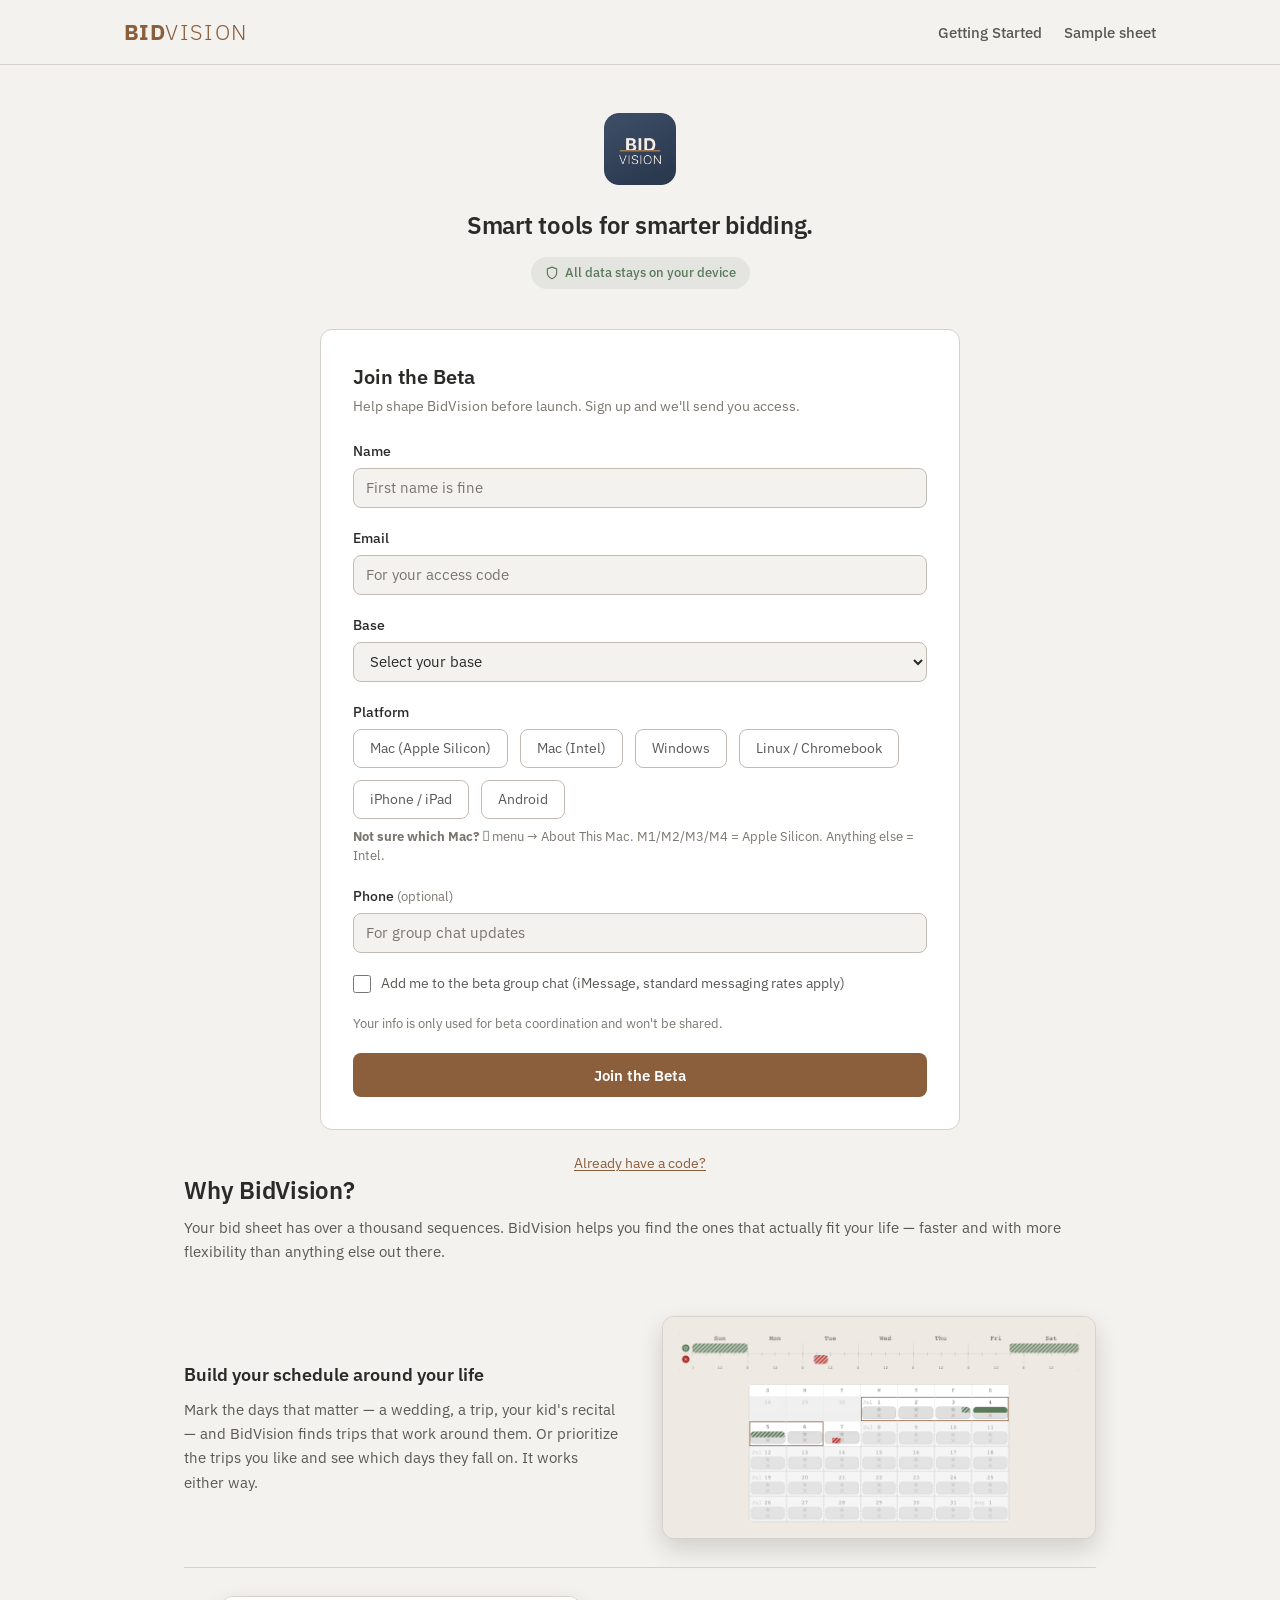
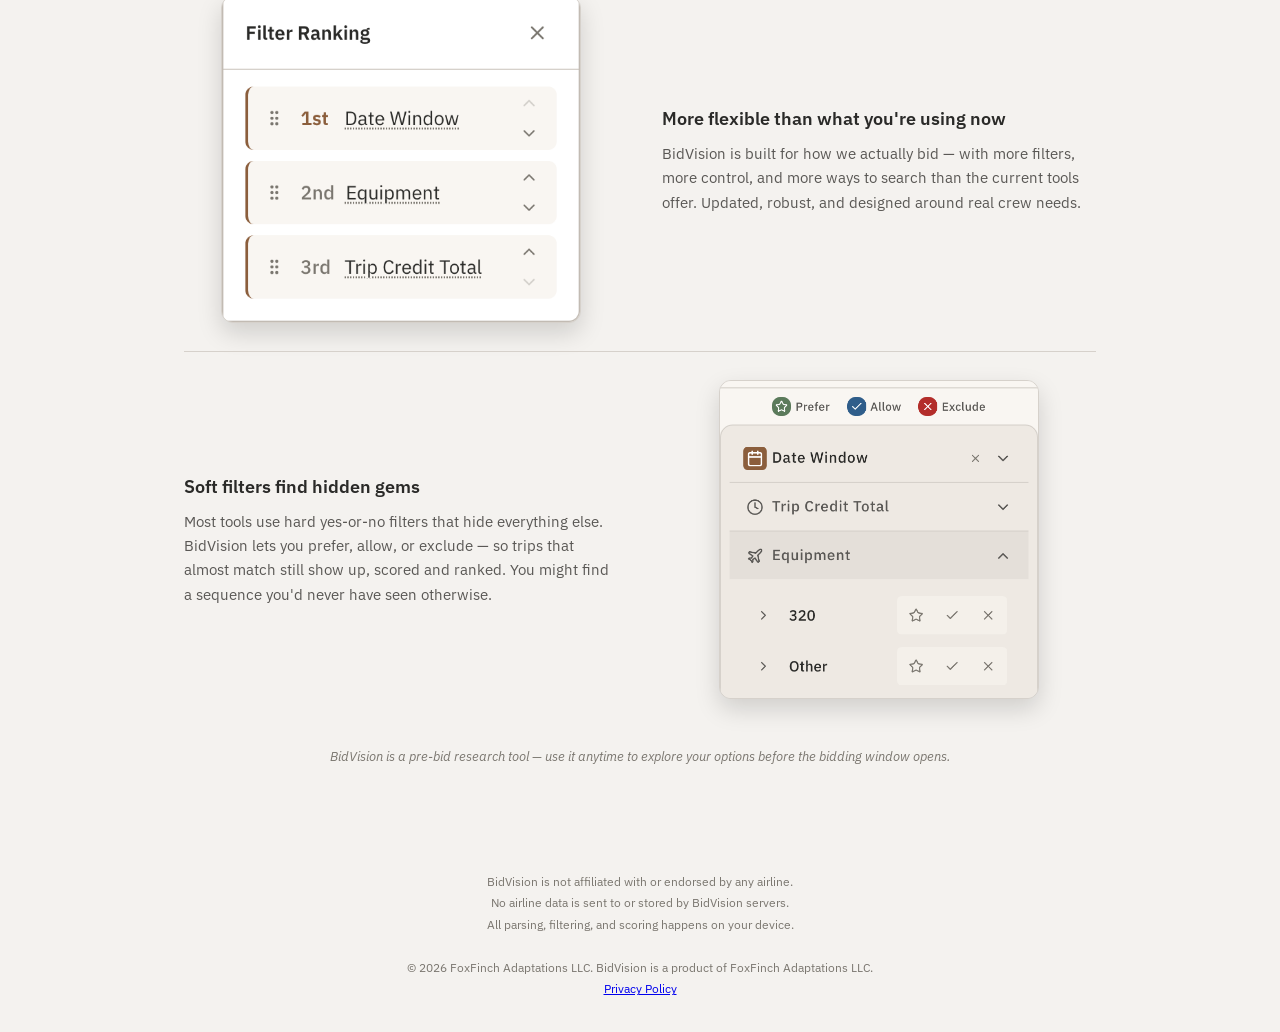
==== beta/index.html @ 44148b4c "/beta: add "which Linux build?" helper (amd64 vs arm64) Splitting Linux into amd64/arm64 left no gui" ====
<!DOCTYPE html>
<html lang="en">
<head>
  <meta charset="UTF-8">
  <meta name="viewport" content="width=device-width, initial-scale=1.0">
  <title>BidVision Beta</title>
  <link rel="icon" href="/favicon.ico" sizes="any">
  <link rel="icon" type="image/png" href="/favicon.png">
  <link rel="apple-touch-icon" href="/apple-touch-icon.png">
  <link rel="preconnect" href="https://fonts.googleapis.com">
  <link rel="preconnect" href="https://fonts.gstatic.com" crossorigin>
  <link href="https://fonts.googleapis.com/css2?family=IBM+Plex+Sans:wght@300;400;500;600;700&display=swap" rel="stylesheet">
  <link rel="stylesheet" href="style.css">
  <style>
    /* Mobile-reveal scaffolding (b7) */
    .platform-note { margin: 0 0 18px; padding: 14px 16px; background: rgba(91,122,91,0.08); border: 1px solid rgba(91,122,91,0.25); border-radius: 8px; font-size: 0.8125rem; line-height: 1.6; color: var(--text-secondary); }
    .platform-note strong { color: var(--text-primary); }
    .dl-section-head { font-size: 0.75rem; text-transform: uppercase; letter-spacing: 0.08em; color: var(--text-muted); font-weight: 600; margin: 22px 0 10px; }
    .mobile-hint { margin: 0 0 12px; font-size: 0.8125rem; font-weight: 600; color: #8B5E3C; }
    .mobile-platform { margin-bottom: 12px; }
    .mobile-platform-name { font-size: 0.9375rem; font-weight: 600; color: var(--text-primary); margin-bottom: 8px; }
    .ios-invite { padding: 14px 16px; background: rgba(139,94,60,0.06); border: 1px solid rgba(139,94,60,0.22); border-radius: 8px; font-size: 0.8125rem; line-height: 1.6; }
    .ios-invite p { margin: 0 0 8px; color: var(--text-secondary); }
    .ios-invite p:last-child { margin-bottom: 0; }
    .ios-invite-note { color: var(--text-muted) !important; }
  </style>
</head>
<body>

  <nav class="nav">
    <div class="nav-inner">
      <a class="brand" href="/"><span class="brand-bid">BID</span><span class="brand-vision">VISION</span></a>
      <div class="nav-links">
        <a href="/start">Getting Started</a>
        <a href="/sample/">Sample sheet</a>
      </div>
    </div>
  </nav>

  <div class="container">

    <!-- Hero -->
    <header class="hero">
      <img src="assets/icon.png" alt="BidVision" class="hero-icon">
      <h1 class="hero-title">Smart tools for smarter bidding.</h1>
      <span class="privacy-badge">
        <svg viewBox="0 0 24 24" fill="none" stroke="currentColor" stroke-width="2" stroke-linecap="round" stroke-linejoin="round"><path d="M12 22s8-4 8-10V5l-8-3-8 3v7c0 6 8 10 8 10z"/></svg>
        All data stays on your device
      </span>
    </header>

    <!-- State: Registration Form -->
    <div id="state-register" class="state">
      <div class="card">
        <h2 class="card-title">Join the Beta</h2>
        <p class="card-subtitle">Help shape BidVision before launch. Sign up and we'll send you access.</p>

        <form id="register-form">
          <div class="form-group">
            <label class="form-label" for="reg-name">Name</label>
            <input type="text" id="reg-name" class="form-input" required autocomplete="name" placeholder="First name is fine">
          </div>

          <div class="form-group">
            <label class="form-label" for="reg-email">Email</label>
            <input type="email" id="reg-email" class="form-input" required autocomplete="email" placeholder="For your access code">
          </div>

          <div class="form-group">
            <label class="form-label" for="reg-base">Base</label>
            <select id="reg-base" class="form-select" required>
              <option value="" disabled selected>Select your base</option>
              <option>BOS</option>
              <option>CLT</option>
              <option>DCA</option>
              <option>DFW</option>
              <option>LAX</option>
              <option>LGA</option>
              <option>MIA</option>
              <option>ORD</option>
              <option>PHL</option>
              <option>PHX</option>
            </select>
          </div>

          <div class="form-group">
            <label class="form-label">Platform</label>
            <div class="radio-group">
              <div class="radio-option">
                <input type="radio" name="platform" id="plat-mac-arm" value="macOS (Apple Silicon)" required>
                <label for="plat-mac-arm">Mac (Apple Silicon)</label>
              </div>
              <div class="radio-option">
                <input type="radio" name="platform" id="plat-mac-intel" value="macOS (Intel)">
                <label for="plat-mac-intel">Mac (Intel)</label>
              </div>
              <div class="radio-option">
                <input type="radio" name="platform" id="plat-windows" value="Windows">
                <label for="plat-windows">Windows</label>
              </div>
              <div class="radio-option">
                <input type="radio" name="platform" id="plat-linux" value="Linux / ChromeOS">
                <label for="plat-linux">Linux / Chromebook</label>
              </div>
              <div class="radio-option">
                <input type="radio" name="platform" id="plat-ios" value="iPhone / iPad">
                <label for="plat-ios">iPhone / iPad</label>
              </div>
              <div class="radio-option">
                <input type="radio" name="platform" id="plat-android" value="Android">
                <label for="plat-android">Android</label>
              </div>
            </div>
            <p style="font-size: 0.8125rem; color: var(--text-muted); margin-top: 8px;">
              <strong>Not sure which Mac?</strong> &#63743; menu &rarr; About This Mac. M1/M2/M3/M4 = Apple Silicon. Anything else = Intel.
            </p>
          </div>

          <div class="form-group">
            <label class="form-label" for="reg-phone">Phone <span class="optional">(optional)</span></label>
            <input type="tel" id="reg-phone" class="form-input" autocomplete="tel" placeholder="For group chat updates">
          </div>

          <div class="form-group">
            <div class="checkbox-group">
              <input type="checkbox" id="reg-sms">
              <label for="reg-sms">Add me to the beta group chat (iMessage, standard messaging rates apply)</label>
            </div>
          </div>

          <p style="font-size: 0.8125rem; color: var(--text-muted); margin-bottom: 20px;">
            Your info is only used for beta coordination and won't be shared.
          </p>

          <button type="submit" class="btn btn-primary" id="register-btn">Join the Beta</button>
          <p id="register-error" class="error-text"></p>
        </form>
      </div>

      <button class="toggle-link" id="show-code-entry">Already have a code?</button>
    </div>

    <!-- State: Registered (waiting for code) -->
    <div id="state-registered" class="state">
      <div class="card">
        <div class="message">
          <div class="message-icon">&#9993;</div>
          <p class="message-title" id="registered-title">You're on the list!</p>
          <p class="message-text" id="registered-text">Check your email (and spam folder) for your access code.</p>
        </div>

        <div class="code-entry-inline">
          <h3 style="font-size: 0.9375rem; font-weight: 600; margin-bottom: 12px;">Enter your access code</h3>
          <form id="code-form-registered">
            <div class="form-group" style="margin-bottom: 12px;">
              <input type="text" class="form-input code-input" placeholder="e.g. BID-XXXX" autocomplete="off" spellcheck="false" style="text-transform: uppercase; letter-spacing: 0.05em;">
            </div>
            <button type="submit" class="btn btn-primary">Unlock Downloads</button>
            <p class="error-text code-error"></p>
          </form>
        </div>
      </div>
    </div>

    <!-- State: Code Entry (returning user / shared code) -->
    <div id="state-code" class="state">
      <div class="card">
        <h2 class="card-title">Welcome back</h2>
        <p class="card-subtitle">Enter your email and access code to unlock downloads.</p>

        <form id="code-form-direct">
          <div class="form-group">
            <label class="form-label" for="code-email">Email</label>
            <input type="email" id="code-email" class="form-input" required autocomplete="email" placeholder="The email you registered with">
          </div>
          <div class="form-group">
            <label class="form-label" for="code-direct">Access Code</label>
            <input type="text" id="code-direct" class="form-input code-input" required placeholder="e.g. BID-XXXX" autocomplete="off" spellcheck="false" style="text-transform: uppercase; letter-spacing: 0.05em;">
          </div>
          <button type="submit" class="btn btn-primary">Unlock Downloads</button>
          <p id="code-direct-error" class="error-text"></p>
        </form>
      </div>

      <button class="toggle-link" id="show-register">New here? Register instead</button>
    </div>

    <!-- State: Authenticated (downloads) -->
    <div id="state-downloads" class="state">
      <div class="card">
        <h2 class="card-title">You're in.</h2>
        <p class="card-subtitle">Pick the device you'll run BidVision on.</p>

        <div class="platform-note">
          <strong>Best on desktop and tablet</strong> &mdash; that's where there's room for your whole ranked list at a glance. It runs on your phone too, but that's where we most want your read: it's new, and we're deciding how far to take it. If you try it on a phone, tell us &mdash; is it worth having, and what's essential to see on a small screen?
        </div>

        <h3 class="dl-section-head">On your computer</h3>

        <div class="downloads" id="download-buttons">
          <a href="#" class="download-btn" id="dl-mac-arm" data-platform="mac-arm">
            <span class="platform-icon">&#63743;</span>
            <span class="platform-info">
              <span class="platform-name">macOS (Apple Silicon)</span>
              <span class="platform-detail">M1, M2, M3, M4 Macs &mdash; 2020 or newer</span>
            </span>
          </a>
          <a href="#" class="download-btn" id="dl-mac-intel" data-platform="mac-intel">
            <span class="platform-icon">&#63743;</span>
            <span class="platform-info">
              <span class="platform-name">macOS (Intel)</span>
              <span class="platform-detail">Pre-2020 Macs</span>
            </span>
          </a>

          <a href="#" class="download-btn" id="dl-windows" data-platform="windows">
            <span class="platform-icon">&#8862;</span>
            <span class="platform-info">
              <span class="platform-name">Windows</span>
              <span class="platform-detail">Windows 10 or later</span>
            </span>
          </a>

          <a href="#" class="download-btn" id="dl-linux" data-platform="linux">
            <span class="platform-icon">&#128039;</span>
            <span class="platform-info">
              <span class="platform-name">Linux / Chromebook (amd64)</span>
              <span class="platform-detail">Debian/Ubuntu .deb &mdash; most Intel/AMD PCs &amp; Chromebooks (Crostini)</span>
            </span>
          </a>

          <a href="#" class="download-btn" id="dl-linux-arm64" data-platform="linux-arm64">
            <span class="platform-icon">&#128039;</span>
            <span class="platform-info">
              <span class="platform-name">Linux / Chromebook (arm64)</span>
              <span class="platform-detail">For ARM machines &mdash; e.g. ARM Chromebooks (Lenovo Duet)</span>
            </span>
          </a>
        </div>

        <div class="win-older-note" style="margin-top: 12px; padding: 14px 16px; background: rgba(201, 138, 0, 0.08); border: 1px solid rgba(201, 138, 0, 0.25); border-radius: 8px; font-size: 0.8125rem; line-height: 1.6;">
          <strong style="color: var(--text-primary);">&#9888; Windows &mdash; temporary earlier build.</strong>
          <span style="color: var(--text-secondary);">The Windows download is the <strong>previous</strong> version for now while the newest build finishes. It works fine &mdash; it's just one release behind &mdash; and we'll email you the moment the current Windows build is ready. (Mac, Linux, and mobile are all on the latest.)</span>
        </div>

        <div class="smartscreen-warning" style="margin-top: 12px; padding: 14px 16px; background: rgba(201, 138, 0, 0.08); border: 1px solid rgba(201, 138, 0, 0.25); border-radius: 8px; font-size: 0.8125rem; line-height: 1.6; display: none;">
          <strong style="color: var(--text-primary);">&#9888; Windows SmartScreen may show a warning.</strong>
          <span style="color: var(--text-secondary);">Click <strong>More info</strong>, then <strong>Run anyway</strong>. This is normal for new apps without an extended trust history. You only need to do this once.</span>
        </div>

        <div class="mac-help">
          <button class="toggle-link" id="mac-help-toggle" style="margin-top: 0; font-size: 0.8125rem;">Not sure which Mac you have?</button>
          <div id="mac-help-content" class="collapsible-content" style="margin-top: 8px; text-align: left;">
            <p>Click the <strong>Apple menu</strong> (&#63743;) in the top-left corner of your screen, then <strong>About This Mac</strong>.</p>
            <ul style="margin: 8px 0; padding-left: 20px;">
              <li>If it says <strong>M1, M2, M3, or M4</strong> &rarr; choose <strong>Apple Silicon</strong></li>
              <li>If it says <strong>Intel</strong> (or doesn't mention a chip) &rarr; choose <strong>Intel</strong></li>
            </ul>
            <p style="color: var(--text-muted);">Most Macs from 2020 onward are Apple Silicon. If yours is older than that, it's almost certainly Intel.</p>
          </div>
        </div>

        <div class="linux-help">
          <button class="toggle-link" id="linux-help-toggle" style="margin-top: 0; font-size: 0.8125rem;">Not sure which Linux build &mdash; amd64 or arm64?</button>
          <div id="linux-help-content" class="collapsible-content" style="margin-top: 8px; text-align: left;">
            <p><strong>If you're unsure, choose amd64.</strong> It's the right one for almost every laptop, desktop, and Chromebook &mdash; anything with an <strong>Intel or AMD</strong> chip.</p>
            <p>Choose <strong>arm64</strong> only if you have an <strong>ARM</strong> device &mdash; for example a Lenovo Duet or another ARM-based Chromebook.</p>
            <p style="color: var(--text-muted);">To be sure, open a terminal (on a Chromebook, the Linux terminal) and run <code>uname -m</code>: <code>x86_64</code> means <strong>amd64</strong>; <code>aarch64</code> means <strong>arm64</strong>.</p>
          </div>
        </div>

        <h3 class="dl-section-head">On your phone or tablet</h3>
        <p class="mobile-hint" id="mobile-hint" style="display:none;">You're on a phone or tablet &mdash; here's how to install.</p>

        <!-- iPhone / iPad — TestFlight (invite-only; email-to-add while Apple beta review is pending) -->
        <div class="mobile-platform">
          <div class="mobile-platform-name">&#63743; iPhone &amp; iPad</div>
          <div class="ios-invite">
            <p><strong>Want BidVision on iOS?</strong> Email <a href="mailto:support@bidvision.app?subject=BidVision%20iOS%20beta&amp;body=Hi%2C%20I%27d%20like%20the%20BidVision%20iOS%20beta.%20The%20email%20that%20is%20my%20Apple%20ID%20is%3A%20">support@bidvision.app</a> with the email address that's your <strong>Apple&nbsp;ID</strong>, and we'll add you to TestFlight and send your invite.</p>
            <p class="ios-invite-note">iOS runs through Apple's free <strong>TestFlight</strong> app. While we finish Apple's beta review, we add testers by hand &mdash; so your invite may take a day. Full step-by-step is in the install guide below. <!-- SCAFFOLD: once Apple Beta App Review clears, swap this email step for a one-tap public TestFlight link. --></p>
          </div>
        </div>

        <!-- Android — sideload APK (link 404s until the v0.2.0-b7 release is published) -->
        <div class="mobile-platform">
          <a href="#" class="download-btn" id="dl-android" data-platform="android">
            <span class="platform-icon">&#129302;</span>
            <span class="platform-info">
              <span class="platform-name">Android phone &amp; tablet</span>
              <span class="platform-detail">Installs from a file (.apk) &mdash; not on the Play Store during beta</span>
            </span>
          </a>
        </div>
      </div>

      <!-- Install instructions -->
      <div class="card">
        <div class="collapsible">
          <button class="collapsible-toggle" id="install-toggle" type="button">
            <span class="arrow">&#9654;</span> First-time install instructions
          </button>
          <div class="collapsible-content" id="install-content">
            <h4>macOS</h4>
            <p>BidVision is signed and notarized by Apple, so it opens like a normal app &mdash; no scary warnings.</p>
            <ol>
              <li>Unzip the downloaded file, then drag <strong>BidVision</strong> into your <strong>Applications</strong> folder.</li>
              <li>Double-click <strong>BidVision</strong>. The first time, macOS may ask <em>&ldquo;BidVision was downloaded from the Internet &mdash; are you sure you want to open it?&rdquo;</em> &mdash; click <strong>Open</strong>. That's it.</li>
            </ol>
            <p>If macOS ever says it &ldquo;can't be opened&rdquo;: open the <strong>Apple menu &rarr; System Settings &rarr; Privacy &amp; Security</strong>, scroll to the bottom, click <strong>Open Anyway</strong>, then confirm with your password. <em>(On macOS Sequoia the old right-click &rarr; Open trick no longer works &mdash; this is the new path.)</em></p>

            <h4>Windows</h4>
            <ol>
              <li>Run the downloaded installer (<strong>.exe</strong>).</li>
              <li>If <strong>SmartScreen</strong> shows &ldquo;Windows protected your PC,&rdquo; click <strong>More info</strong>, then <strong>Run anyway</strong>. This appears because the app is new &mdash; it's <strong>not</strong> a virus warning.</li>
              <li>Follow the installer; BidVision opens when it finishes, and lives in your Start Menu from then on.</li>
            </ol>
            <p>No <strong>Run anyway</strong> button? Right-click the <strong>.exe</strong> &rarr; <strong>Properties</strong> &rarr; check <strong>Unblock</strong> &rarr; <strong>OK</strong>, then run it again.</p>

            <h4>Linux / Chromebook</h4>
            <ol>
              <li><strong>Chromebook only:</strong> turn on Linux first &mdash; <strong>Settings &rarr; About ChromeOS &rarr; Developers &rarr; Linux development environment &rarr; Set up</strong> (one-time, a couple of minutes), then move the <code>.deb</code> into your <strong>Linux files</strong> folder.</li>
              <li>Double-click the <strong>.deb</strong> and choose <strong>Install</strong> &mdash; or in a terminal run <code>sudo apt install ./BidVision*.deb</code>.</li>
              <li>Launch BidVision from your app launcher.</li>
            </ol>

            <h4>iPhone &amp; iPad (TestFlight)</h4>
            <ol>
              <li>Email us the address that's your <strong>Apple&nbsp;ID</strong> (see &ldquo;On your phone or tablet&rdquo; above), and wait for the invite email.</li>
              <li>On your iPhone or iPad, install the free <strong>TestFlight</strong> app from the App Store.</li>
              <li>Open our invite email <em>on that device</em> and tap <strong>Start Testing</strong> (or <strong>View in TestFlight</strong>).</li>
              <li>In TestFlight, tap <strong>Accept</strong>, then <strong>Install</strong>.</li>
              <li>Open BidVision from your home screen. New versions arrive through TestFlight &mdash; tap <strong>Update</strong> when prompted.</li>
            </ol>

            <h4>Android</h4>
            <ol>
              <li>Tap <strong>Android phone &amp; tablet</strong> above to download the <code>.apk</code> file.</li>
              <li>Open the downloaded file &mdash; from the download notification, or your <strong>Files / Downloads</strong> app.</li>
              <li>Android will ask permission to install from this source &mdash; tap <strong>Settings</strong>, turn on <strong>Allow from this source</strong>, then go back. <em>(On Android&nbsp;15 this is granted per-app &mdash; allow it for the app you downloaded with, usually your browser or Files app.)</em></li>
              <li>Tap <strong>Install</strong>, then <strong>Open</strong>.</li>
              <li>To update later, download the new <code>.apk</code> and install it over the top.</li>
            </ol>
          </div>
        </div>
      </div>

      <!-- Feedback -->
      <div class="card">
        <h2 class="card-title">Found something?</h2>
        <p class="card-subtitle">Bugs, confusion, or ideas &mdash; we want to hear it all.</p>
        <div class="feedback-links">
          <a href="https://docs.google.com/forms/d/e/1FAIpQLSdBkgz7FIurBAd6s-l1DTJyvy3z2lsgqbXn7fsNNdzw9eWoYQ/viewform" target="_blank" class="feedback-link">
            &#128221; Report an issue
          </a>
        </div>
      </div>

      <p class="version-info">
        <span id="version-display">v0.2.0-beta.7</span> &middot; Bookmark this page &mdash; updates will appear here.
      </p>
    </div>

    <!-- State: Expired -->
    <div id="state-expired" class="state">
      <div class="card">
        <div class="message">
          <div class="message-icon">&#128587;</div>
          <p class="message-title">The beta period has ended.</p>
          <p class="message-text">Thanks for testing BidVision! Stay tuned for the public release.</p>
        </div>
      </div>
    </div>

    <!-- Why BidVision (marketing — below the sign-up + downloads) -->
    <section class="why-section">
      <h2 class="why-title">Why BidVision?</h2>
      <p class="why-lead">Your bid sheet has over a thousand sequences. BidVision helps you find the ones that actually fit your life &mdash; faster and with more flexibility than anything else out there.</p>

      <div class="why-features">
        <div class="why-feature">
          <div class="why-feature-text">
            <h3>Build your schedule around your life</h3>
            <p>Mark the days that matter &mdash; a wedding, a trip, your kid's recital &mdash; and BidVision finds trips that work around them. Or prioritize the trips you like and see which days they fall on. It works either way.</p>
          </div>
          <div class="why-feature-media">
            <img class="shot" src="/img/availability.png" alt="Availability: a weekly template plus a calendar of can-work and can't-work windows" loading="lazy">
          </div>
        </div>

        <div class="why-feature flip">
          <div class="why-feature-text">
            <h3>More flexible than what you're using now</h3>
            <p>BidVision is built for how we actually bid &mdash; with more filters, more control, and more ways to search than the current tools offer. Updated, robust, and designed around real crew needs.</p>
          </div>
          <div class="why-feature-media">
            <img class="shot" src="/img/filter-ranking.png" alt="Filter Ranking: active filters dragged into priority order" loading="lazy" style="max-width: 360px;">
          </div>
        </div>

        <div class="why-feature">
          <div class="why-feature-text">
            <h3>Soft filters find hidden gems</h3>
            <p>Most tools use hard yes-or-no filters that hide everything else. BidVision lets you prefer, allow, or exclude &mdash; so trips that almost match still show up, scored and ranked. You might find a sequence you'd never have seen otherwise.</p>
          </div>
          <div class="why-feature-media">
            <img class="shot" src="/img/preferences.png" alt="Prefer, Allow, and Exclude controls on a filter" loading="lazy" style="max-width: 320px;">
          </div>
        </div>
      </div>

      <p class="why-bottom">BidVision is a pre-bid research tool &mdash; use it anytime to explore your options before the bidding window opens.</p>
    </section>

  </div>

  <!-- Footer -->
  <footer class="footer">
    BidVision is not affiliated with or endorsed by any airline.<br>
    No airline data is sent to or stored by BidVision servers.<br>
    All parsing, filtering, and scoring happens on your device.<br>
    <br>
    &copy; 2026 FoxFinch Adaptations LLC. BidVision is a product of FoxFinch Adaptations LLC.<br>
    <a href="/privacy/">Privacy Policy</a>
  </footer>

  <script src="app.js"></script>
</body>
</html>
---- beta/style.css ----
/* BidVision Beta Landing Page — Design Tokens from BidVision app */

:root {
  --cognac-light: #A07850;
  --cognac: #8B5E3C;
  --cognac-dark: #6F4A2F;

  --warm-light: #F9F6F2;
  --warm-mid: #EDE8DE;
  --warm-dark: #D6D1CB;

  --gray-light: #B0ACA6;
  --gray-mid: #5A5855;

  --navy-light: #4A5D78;
  --navy: #344560;
  --navy-dark: #2C3A50;

  --cool-light: #253248;
  --cool-mid: #111620;
  --cool-dark: #080B12;

  --red: #B32D2A;
  --sage: #5B7A5B;

  --surface-app: #F4F2EF;
  --surface-card: #FFFFFF;
  --text-primary: #2A2A28;
  --text-secondary: #5A5855;
  --text-muted: #7A766F;
  --text-on-primary: #FFFFFF;
  --action-primary: var(--cognac);
  --action-hover: var(--cognac-dark);
  --border-subtle: var(--warm-dark);
  --border-strong: #C2BBB3;
  --focus-ring: 0 0 0 2px rgba(139, 94, 60, 0.2);
  --shadow-overlay: 0 10px 24px rgba(0, 0, 0, 0.15);

  --radius-touch: 8px;
  --radius-float: 12px;
  --radius-pill: 9999px;

  --font-sans: 'IBM Plex Sans', system-ui, -apple-system, 'Segoe UI', Roboto, sans-serif;

  --duration-fast: 150ms;
  --duration-normal: 250ms;
  --ease-out: cubic-bezier(0, 0, 0.2, 1);
}

@media (prefers-color-scheme: dark) {
  :root {
    --surface-app: var(--cool-dark);
    --surface-card: var(--cool-light);
    --text-primary: var(--warm-light);
    --text-secondary: var(--warm-dark);
    --text-muted: var(--gray-light);
    --border-subtle: var(--cool-light);
    --border-strong: var(--navy);
    --focus-ring: 0 0 0 2px rgba(139, 94, 60, 0.3);
    --shadow-overlay: 0 10px 24px rgba(0, 0, 0, 0.5);
  }
}

@media (prefers-reduced-motion: reduce) {
  *, *::before, *::after {
    animation-duration: 0.01ms !important;
    transition-duration: 0.01ms !important;
  }
}

/* === Reset === */
*, *::before, *::after { box-sizing: border-box; margin: 0; padding: 0; }

body {
  font-family: var(--font-sans);
  background: var(--surface-app);
  color: var(--text-primary);
  line-height: 1.5;
  min-height: 100vh;
  display: flex;
  flex-direction: column;
  align-items: center;
  -webkit-font-smoothing: antialiased;
}

/* === Layout === */
.container {
  width: 100%;
  max-width: 640px;
  padding: 48px 24px;
}

/* === Hero === */
.hero {
  text-align: center;
  margin-bottom: 40px;
}

.hero-icon {
  width: 72px;
  height: 72px;
  border-radius: var(--radius-float);
  margin-bottom: 16px;
}

.brand {
  font-size: 2rem;
  letter-spacing: 0.02em;
  margin-bottom: 8px;
}

.brand-bid {
  font-weight: 700;
  color: var(--action-primary);
}

.brand-vision {
  font-weight: 300;
  letter-spacing: 0.06em;
  color: var(--action-primary);
}

.tagline {
  font-size: 1.125rem;
  color: var(--text-secondary);
  margin-bottom: 16px;
}

.hero-title {
  font-size: 1.5rem;
  font-weight: 600;
  color: var(--text-primary);
  letter-spacing: -0.01em;
  margin: 0 0 14px;
}

.privacy-badge {
  display: inline-flex;
  align-items: center;
  gap: 6px;
  background: rgba(91, 122, 91, 0.1);
  color: var(--sage);
  font-size: 0.8125rem;
  font-weight: 500;
  padding: 6px 14px;
  border-radius: var(--radius-pill);
}

.privacy-badge svg {
  width: 14px;
  height: 14px;
  flex-shrink: 0;
}

/* === Cards === */
.card {
  background: var(--surface-card);
  border: 1px solid var(--border-subtle);
  border-radius: var(--radius-float);
  padding: 32px;
  margin-bottom: 24px;
}

.card-title {
  font-size: 1.25rem;
  font-weight: 600;
  margin-bottom: 4px;
}

.card-subtitle {
  font-size: 0.875rem;
  color: var(--text-muted);
  margin-bottom: 24px;
}

/* === Forms === */
.form-group {
  margin-bottom: 20px;
}

.form-label {
  display: block;
  font-size: 0.875rem;
  font-weight: 500;
  margin-bottom: 6px;
  color: var(--text-primary);
}

.form-input,
.form-select {
  width: 100%;
  height: 40px;
  padding: 0 12px;
  font-size: 0.9375rem;
  font-family: var(--font-sans);
  background: var(--surface-app);
  color: var(--text-primary);
  border: 1px solid var(--border-strong);
  border-radius: var(--radius-touch);
  transition: border-color var(--duration-fast) var(--ease-out),
              box-shadow var(--duration-fast) var(--ease-out);
}

.form-input:focus,
.form-select:focus {
  outline: none;
  border-color: var(--action-primary);
  box-shadow: var(--focus-ring);
}

.form-input::placeholder {
  color: var(--text-muted);
}

/* Radio group */
.radio-group {
  display: flex;
  gap: 12px;
  flex-wrap: wrap;
}

.radio-option {
  position: relative;
}

.radio-option input[type="radio"] {
  position: absolute;
  opacity: 0;
  width: 0;
  height: 0;
}

.radio-option label {
  display: block;
  padding: 8px 16px;
  font-size: 0.875rem;
  border: 1px solid var(--border-strong);
  border-radius: var(--radius-touch);
  cursor: pointer;
  transition: all var(--duration-fast) var(--ease-out);
  color: var(--text-secondary);
}

.radio-option input:checked + label {
  border-color: var(--action-primary);
  background: rgba(139, 94, 60, 0.08);
  color: var(--action-primary);
  font-weight: 500;
}

.radio-option input:focus-visible + label {
  box-shadow: var(--focus-ring);
}

.radio-option label:hover {
  border-color: var(--action-primary);
}

/* Checkbox */
.checkbox-group {
  display: flex;
  align-items: flex-start;
  gap: 10px;
}

.checkbox-group input[type="checkbox"] {
  margin-top: 2px;
  accent-color: var(--action-primary);
  width: 18px;
  height: 18px;
  flex-shrink: 0;
}

.checkbox-group label {
  font-size: 0.875rem;
  color: var(--text-secondary);
  cursor: pointer;
}

/* Optional label hint */
.optional {
  font-weight: 400;
  color: var(--text-muted);
  font-size: 0.8125rem;
}

/* === Buttons === */
.btn {
  display: inline-flex;
  align-items: center;
  justify-content: center;
  height: 44px;
  padding: 0 24px;
  font-size: 0.9375rem;
  font-weight: 600;
  font-family: var(--font-sans);
  border: none;
  border-radius: var(--radius-touch);
  cursor: pointer;
  transition: background var(--duration-fast) var(--ease-out),
              transform var(--duration-fast) var(--ease-out);
  width: 100%;
}

.btn:active {
  transform: scale(0.98);
}

.btn-primary {
  background: var(--action-primary);
  color: var(--text-on-primary);
}

.btn-primary:hover {
  background: var(--action-hover);
}

.btn-primary:focus-visible {
  outline: none;
  box-shadow: var(--focus-ring);
}

.btn-primary:disabled {
  opacity: 0.5;
  cursor: not-allowed;
}

/* === Download Buttons === */
.downloads {
  display: flex;
  flex-direction: column;
  gap: 12px;
  margin: 24px 0;
}

.download-btn {
  display: flex;
  align-items: center;
  gap: 12px;
  padding: 16px 20px;
  background: var(--surface-app);
  border: 1px solid var(--border-strong);
  border-radius: var(--radius-touch);
  text-decoration: none;
  color: var(--text-primary);
  font-size: 0.9375rem;
  font-weight: 500;
  transition: all var(--duration-fast) var(--ease-out);
}

.download-btn:hover {
  border-color: var(--action-primary);
  background: rgba(139, 94, 60, 0.04);
}

.download-btn.recommended {
  border-color: var(--action-primary);
  background: rgba(139, 94, 60, 0.06);
}

.download-btn .platform-icon {
  font-size: 1.5rem;
  width: 32px;
  text-align: center;
  flex-shrink: 0;
}

.download-btn .platform-info {
  flex: 1;
}

.download-btn .platform-name {
  display: block;
  font-weight: 600;
}

.download-btn .platform-detail {
  display: block;
  font-size: 0.8125rem;
  color: var(--text-muted);
}

.download-btn .badge {
  font-size: 0.75rem;
  font-weight: 600;
  color: var(--action-primary);
  background: rgba(139, 94, 60, 0.1);
  padding: 3px 10px;
  border-radius: var(--radius-pill);
}

/* === Install Instructions === */
.collapsible {
  margin-top: 24px;
}

.collapsible-toggle {
  display: flex;
  align-items: center;
  gap: 8px;
  background: none;
  border: none;
  font-family: var(--font-sans);
  font-size: 0.875rem;
  font-weight: 500;
  color: var(--action-primary);
  cursor: pointer;
  padding: 4px 0;
}

.collapsible-toggle:hover {
  text-decoration: underline;
}

.collapsible-toggle .arrow {
  transition: transform var(--duration-fast) var(--ease-out);
  font-size: 0.75rem;
}

.collapsible-toggle.open .arrow {
  transform: rotate(90deg);
}

.collapsible-content {
  display: none;
  margin-top: 12px;
  padding: 16px;
  background: var(--surface-app);
  border-radius: var(--radius-touch);
  font-size: 0.875rem;
  line-height: 1.6;
}

.collapsible-content.open {
  display: block;
}

.collapsible-content h4 {
  font-size: 0.875rem;
  font-weight: 600;
  margin-bottom: 6px;
  margin-top: 16px;
}

.collapsible-content h4:first-child {
  margin-top: 0;
}

.collapsible-content ol {
  padding-left: 20px;
  margin-bottom: 12px;
}

.collapsible-content li {
  margin-bottom: 4px;
}

/* === Messages === */
.message {
  text-align: center;
  padding: 24px;
}

.message-icon {
  font-size: 2rem;
  margin-bottom: 12px;
}

.message-title {
  font-size: 1.125rem;
  font-weight: 600;
  margin-bottom: 8px;
}

.message-text {
  font-size: 0.9375rem;
  color: var(--text-secondary);
  line-height: 1.6;
}

/* === Error === */
.error-text {
  color: var(--red);
  font-size: 0.8125rem;
  margin-top: 8px;
  display: none;
}

.error-text.visible {
  display: block;
}

/* === Inline Code Entry === */
.code-entry-inline {
  margin-top: 24px;
  padding-top: 24px;
  border-top: 1px solid var(--border-subtle);
}

/* === Toggle Link === */
.toggle-link {
  display: block;
  text-align: center;
  margin-top: 16px;
  font-size: 0.875rem;
  color: var(--action-primary);
  background: none;
  border: none;
  font-family: var(--font-sans);
  cursor: pointer;
  text-decoration: underline;
  text-underline-offset: 2px;
}

.toggle-link:hover {
  color: var(--action-hover);
}

/* === Feedback section === */
.feedback-links {
  display: flex;
  gap: 12px;
  margin-top: 16px;
}

.feedback-link {
  flex: 1;
  display: flex;
  align-items: center;
  gap: 8px;
  padding: 12px 16px;
  background: var(--surface-app);
  border: 1px solid var(--border-subtle);
  border-radius: var(--radius-touch);
  text-decoration: none;
  color: var(--text-secondary);
  font-size: 0.8125rem;
  font-weight: 500;
  transition: border-color var(--duration-fast) var(--ease-out);
}

.feedback-link:hover {
  border-color: var(--action-primary);
  color: var(--text-primary);
}

/* === Version info === */
.version-info {
  text-align: center;
  font-size: 0.8125rem;
  color: var(--text-muted);
  margin: 16px 0;
}

/* === Footer === */
.footer {
  text-align: center;
  padding: 32px 24px;
  font-size: 0.75rem;
  color: var(--text-muted);
  line-height: 1.8;
  max-width: 640px;
}

/* === Why Section === */
.why-section {
  margin-bottom: 24px;
}

.why-lead {
  font-size: 0.9375rem;
  color: var(--text-secondary);
  line-height: 1.6;
  margin-bottom: 24px;
}

.why-grid {
  display: grid;
  grid-template-columns: 1fr;
  gap: 20px;
  margin-bottom: 24px;
}

.why-item {
  padding: 16px;
  background: var(--surface-app);
  border-radius: var(--radius-touch);
}

.why-icon {
  font-size: 1.25rem;
  margin-bottom: 8px;
}

.why-heading {
  font-size: 0.9375rem;
  font-weight: 600;
  margin-bottom: 4px;
  color: var(--text-primary);
}

.why-text {
  font-size: 0.8125rem;
  color: var(--text-secondary);
  line-height: 1.6;
}

.why-bottom {
  font-size: 0.8125rem;
  color: var(--text-muted);
  text-align: center;
  font-style: italic;
}

/* === State visibility === */
.state { display: none; }
.state.active { display: block; }

/* === Mobile === */
.mobile-notice {
  display: none;
  text-align: center;
  padding: 12px 16px;
  background: rgba(201, 138, 0, 0.08);
  border: 1px solid rgba(201, 138, 0, 0.2);
  border-radius: var(--radius-touch);
  font-size: 0.8125rem;
  color: var(--text-secondary);
  margin-bottom: 16px;
}

@media (max-width: 768px) {
  .container { padding: 32px 20px; }
  .radio-group { flex-direction: column; }
  .feedback-links { flex-direction: column; }
  .mobile-notice.show { display: block; }
}

@media (min-width: 900px) {
  .container {
    max-width: 960px;
  }

  .state .card,
  .state .toggle-link {
    max-width: 640px;
    margin-left: auto;
    margin-right: auto;
  }
}

/* === Shared top nav (site cohesion) === */
.nav {
  position: sticky;
  top: 0;
  z-index: 10;
  width: 100%;
  background: color-mix(in srgb, var(--surface-app) 88%, transparent);
  backdrop-filter: saturate(140%) blur(10px);
  -webkit-backdrop-filter: saturate(140%) blur(10px);
  border-bottom: 1px solid var(--border-subtle);
}
.nav-inner {
  max-width: 1080px;
  margin: 0 auto;
  padding: 0 24px;
  height: 64px;
  display: flex;
  align-items: center;
  justify-content: space-between;
}
.nav .brand {
  font-size: 1.4rem;
  margin: 0;
  text-decoration: none;
}
.nav-links {
  display: flex;
  align-items: center;
  gap: 22px;
}
.nav-links a {
  color: var(--text-secondary);
  text-decoration: none;
  font-size: 0.95rem;
  font-weight: 500;
}
.nav-links a:hover {
  color: var(--text-primary);
}

/* === Why: screenshot feature rows (matches homepage) === */
.why-title {
  font-size: 1.5rem;
  font-weight: 600;
  margin-bottom: 8px;
  letter-spacing: -0.01em;
}
.why-features {
  display: flex;
  flex-direction: column;
  margin: 8px 0 20px;
}
.why-feature {
  display: grid;
  grid-template-columns: 1fr;
  gap: 18px;
  align-items: center;
  padding: 28px 0;
}
.why-feature + .why-feature {
  border-top: 1px solid var(--border-subtle);
}
.why-feature h3 {
  font-size: 1.15rem;
  font-weight: 600;
  margin-bottom: 8px;
  color: var(--text-primary);
}
.why-feature p {
  font-size: 0.95rem;
  color: var(--text-secondary);
  line-height: 1.6;
}
.why-feature-media {
  display: flex;
  justify-content: center;
}
.shot {
  display: block;
  width: 100%;
  height: auto;
  border-radius: var(--radius-float);
  border: 1px solid var(--border-subtle);
  box-shadow: var(--shadow-overlay);
  background: var(--surface-card);
}
@media (min-width: 900px) {
  .why-feature {
    grid-template-columns: 1fr 1fr;
    gap: 44px;
  }
  .why-feature.flip .why-feature-media {
    order: -1;
  }
}
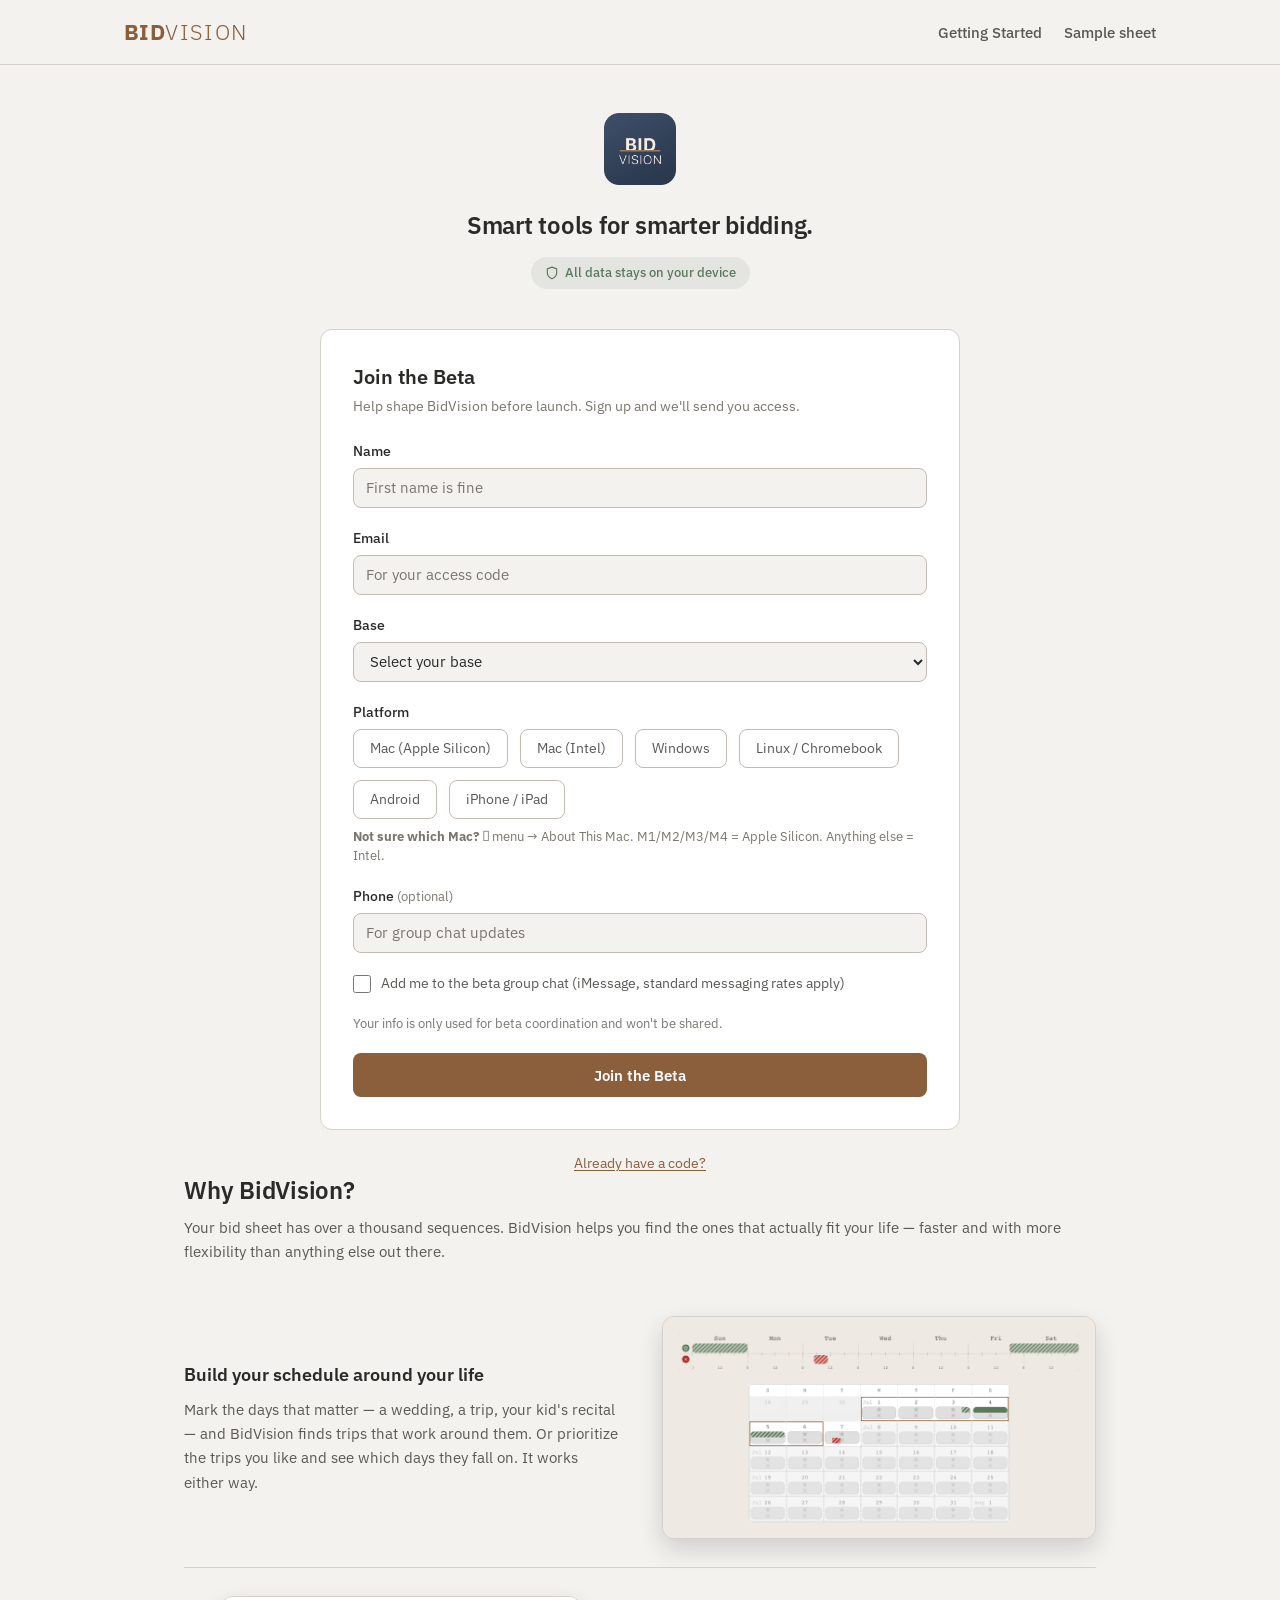
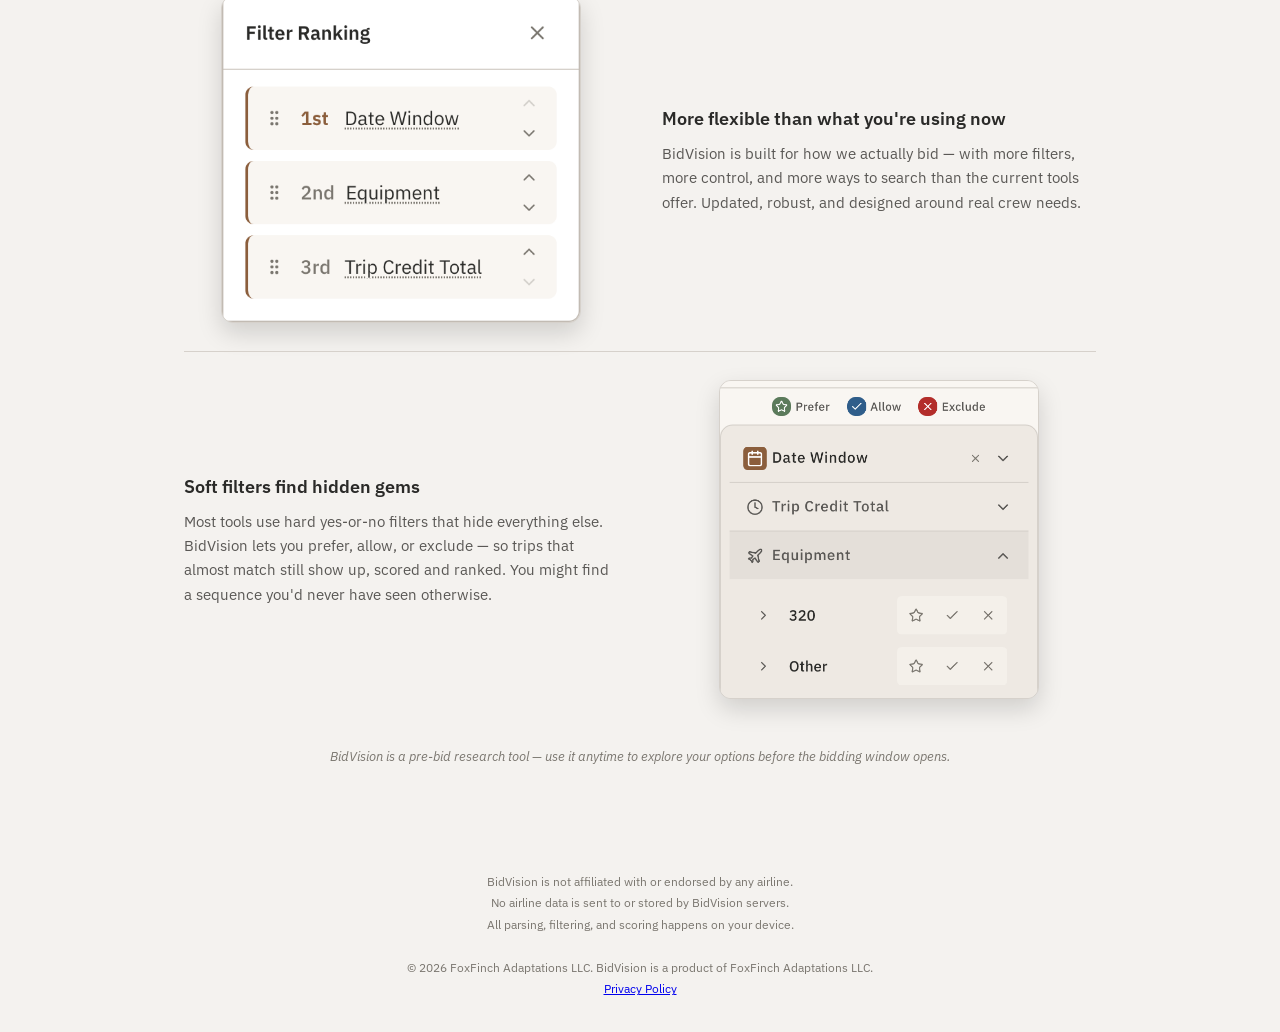
==== commit 9c9d8184: "/beta: Android above iOS in download/signup + drop stale version number - Mobile download section an" ====
--- a/beta/index.html
+++ b/beta/index.html
@@ -103,12 +103,12 @@
                 <label for="plat-linux">Linux / Chromebook</label>
               </div>
               <div class="radio-option">
+                <input type="radio" name="platform" id="plat-android" value="Android">
+                <label for="plat-android">Android</label>
+              </div>
+              <div class="radio-option">
                 <input type="radio" name="platform" id="plat-ios" value="iPhone / iPad">
                 <label for="plat-ios">iPhone / iPad</label>
-              </div>
-              <div class="radio-option">
-                <input type="radio" name="platform" id="plat-android" value="Android">
-                <label for="plat-android">Android</label>
               </div>
             </div>
             <p style="font-size: 0.8125rem; color: var(--text-muted); margin-top: 8px;">
@@ -272,6 +272,18 @@
         <h3 class="dl-section-head">On your phone or tablet</h3>
         <p class="mobile-hint" id="mobile-hint" style="display:none;">You're on a phone or tablet &mdash; here's how to install.</p>
 
+        <!-- Android — sideload APK (b8 published; direct download). Listed first: iOS is
+             invite-only until Apple beta review clears + external testers are allowed. -->
+        <div class="mobile-platform">
+          <a href="#" class="download-btn" id="dl-android" data-platform="android">
+            <span class="platform-icon">&#129302;</span>
+            <span class="platform-info">
+              <span class="platform-name">Android phone &amp; tablet</span>
+              <span class="platform-detail">Installs from a file (.apk) &mdash; not on the Play Store during beta</span>
+            </span>
+          </a>
+        </div>
+
         <!-- iPhone / iPad — TestFlight (invite-only; email-to-add while Apple beta review is pending) -->
         <div class="mobile-platform">
           <div class="mobile-platform-name">&#63743; iPhone &amp; iPad</div>
@@ -280,24 +292,17 @@
             <p class="ios-invite-note">iOS runs through Apple's free <strong>TestFlight</strong> app. While we finish Apple's beta review, we add testers by hand &mdash; so your invite may take a day. Full step-by-step is in the install guide below. <!-- SCAFFOLD: once Apple Beta App Review clears, swap this email step for a one-tap public TestFlight link. --></p>
           </div>
         </div>
-
-        <!-- Android — sideload APK (link 404s until the v0.2.0-b7 release is published) -->
-        <div class="mobile-platform">
-          <a href="#" class="download-btn" id="dl-android" data-platform="android">
-            <span class="platform-icon">&#129302;</span>
-            <span class="platform-info">
-              <span class="platform-name">Android phone &amp; tablet</span>
-              <span class="platform-detail">Installs from a file (.apk) &mdash; not on the Play Store during beta</span>
-            </span>
-          </a>
-        </div>
       </div>
 
       <!-- Install instructions -->
       <div class="card">
         <div class="collapsible">
           <button class="collapsible-toggle" id="install-toggle" type="button">
-            <span class="arrow">&#9654;</span> First-time install instructions
+            <span class="install-toggle-text">
+              <span class="install-toggle-title">First-time install instructions</span>
+              <span class="install-toggle-sub">New here, or the app won't open? Step-by-step for Mac, Windows, Linux, iPhone &amp; Android.</span>
+            </span>
+            <span class="arrow">&#9654;</span>
           </button>
           <div class="collapsible-content" id="install-content">
             <h4>macOS</h4>
@@ -356,7 +361,7 @@
       </div>
 
       <p class="version-info">
-        <span id="version-display">v0.2.0-beta.7</span> &middot; Bookmark this page &mdash; updates will appear here.
+        Bookmark this page &mdash; updates will appear here.
       </p>
     </div>
 
--- a/beta/style.css
+++ b/beta/style.css
@@ -397,24 +397,46 @@
 .collapsible-toggle {
   display: flex;
   align-items: center;
-  gap: 8px;
-  background: none;
-  border: none;
+  justify-content: space-between;
+  gap: 12px;
+  width: 100%;
+  text-align: left;
+  background: rgba(139, 94, 60, 0.06);
+  border: 1px solid var(--action-primary);
+  border-radius: var(--radius-touch);
   font-family: var(--font-sans);
-  font-size: 0.875rem;
-  font-weight: 500;
   color: var(--action-primary);
   cursor: pointer;
-  padding: 4px 0;
+  padding: 16px 18px;
+  transition: background var(--duration-fast) var(--ease-out);
 }
 
 .collapsible-toggle:hover {
-  text-decoration: underline;
+  background: rgba(139, 94, 60, 0.1);
+}
+
+.install-toggle-text {
+  display: flex;
+  flex-direction: column;
+  gap: 3px;
+}
+
+.install-toggle-title {
+  font-size: 1.0625rem;
+  font-weight: 600;
+}
+
+.install-toggle-sub {
+  font-size: 0.8125rem;
+  font-weight: 400;
+  color: var(--text-secondary);
+  line-height: 1.5;
 }
 
 .collapsible-toggle .arrow {
+  flex-shrink: 0;
   transition: transform var(--duration-fast) var(--ease-out);
-  font-size: 0.75rem;
+  font-size: 0.85rem;
 }
 
 .collapsible-toggle.open .arrow {
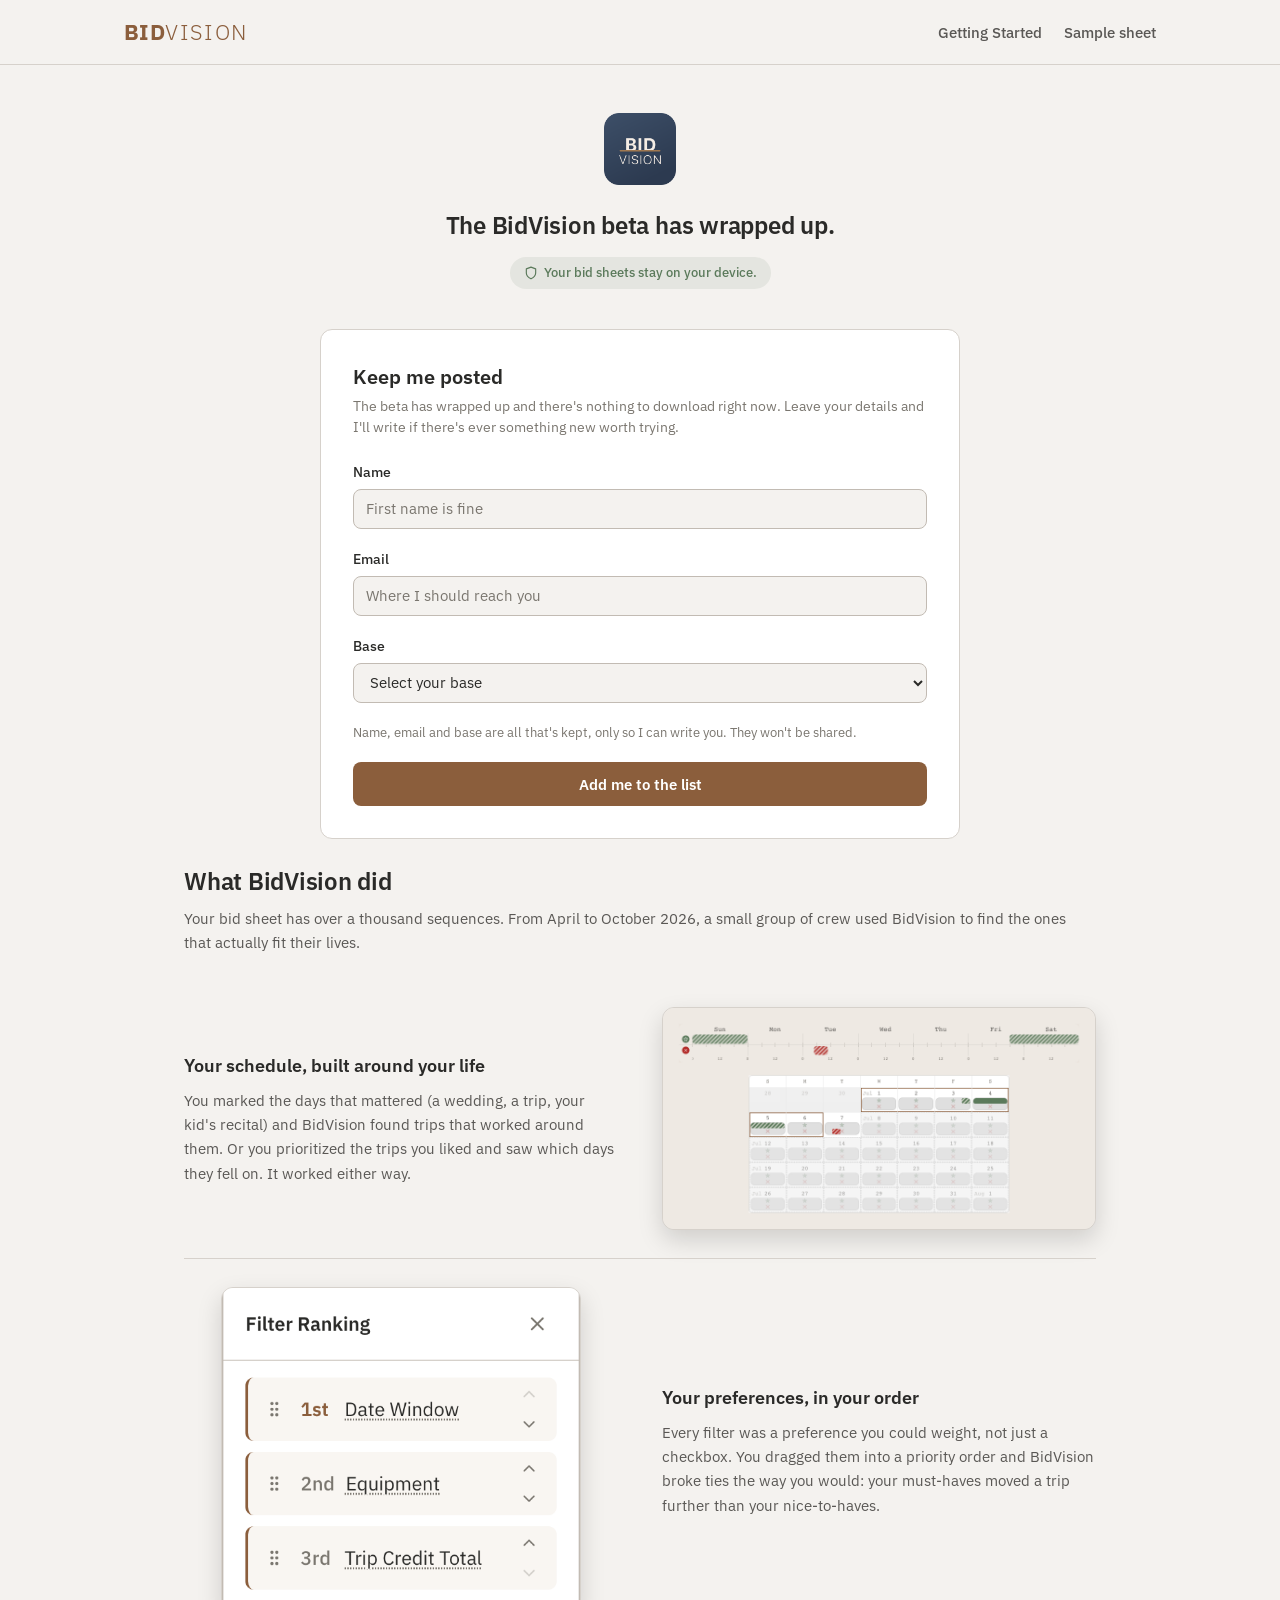
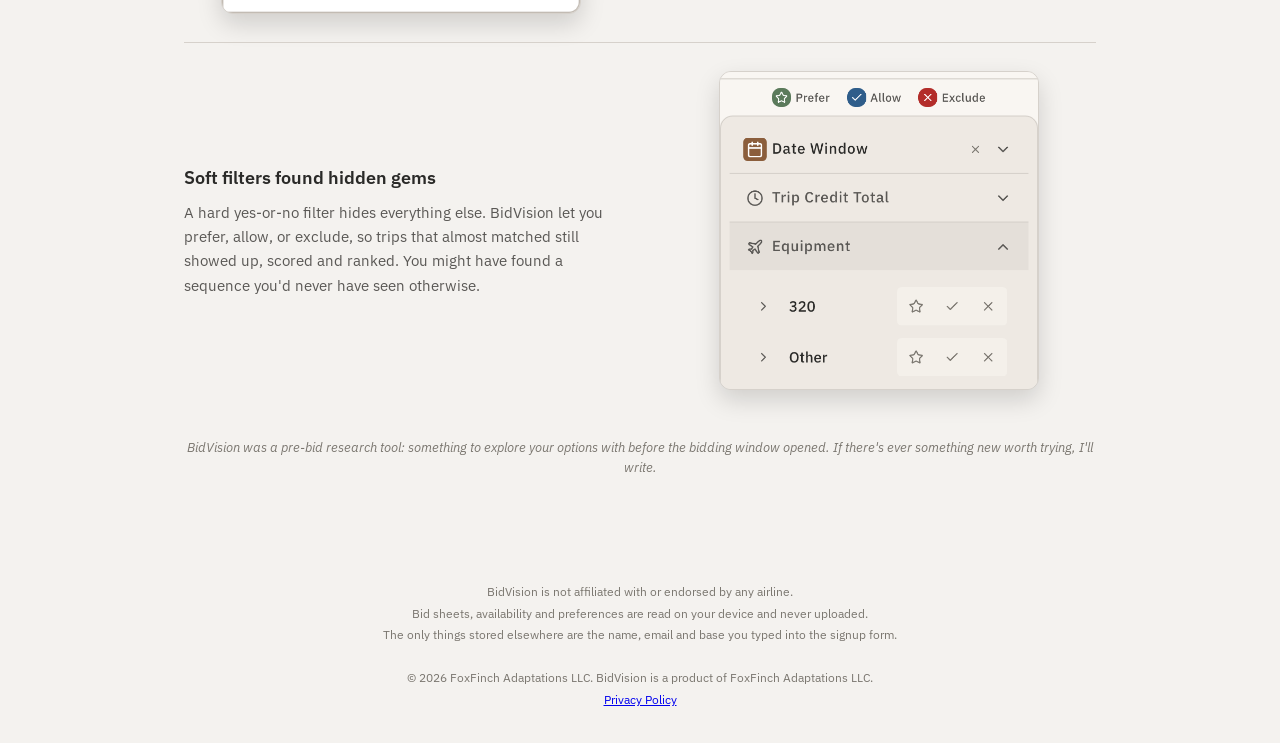
==== commit 7d792223: "beta: wind down the beta across every surface The beta ended when the b9 builds expired 2026-10-12. " ====
--- a/beta/index.html
+++ b/beta/index.html
@@ -3,7 +3,7 @@
 <head>
   <meta charset="UTF-8">
   <meta name="viewport" content="width=device-width, initial-scale=1.0">
-  <title>BidVision Beta</title>
+  <title>Keep me posted | BidVision</title>
   <link rel="icon" href="/favicon.ico" sizes="any">
   <link rel="icon" type="image/png" href="/favicon.png">
   <link rel="apple-touch-icon" href="/apple-touch-icon.png">
@@ -42,18 +42,18 @@
     <!-- Hero -->
     <header class="hero">
       <img src="assets/icon.png" alt="BidVision" class="hero-icon">
-      <h1 class="hero-title">Smart tools for smarter bidding.</h1>
+      <h1 class="hero-title">The BidVision beta has wrapped up.</h1>
       <span class="privacy-badge">
         <svg viewBox="0 0 24 24" fill="none" stroke="currentColor" stroke-width="2" stroke-linecap="round" stroke-linejoin="round"><path d="M12 22s8-4 8-10V5l-8-3-8 3v7c0 6 8 10 8 10z"/></svg>
-        All data stays on your device
+        Your bid sheets stay on your device.
       </span>
     </header>
 
     <!-- State: Registration Form -->
     <div id="state-register" class="state">
       <div class="card">
-        <h2 class="card-title">Join the Beta</h2>
-        <p class="card-subtitle">Help shape BidVision before launch. Sign up and we'll send you access.</p>
+        <h2 class="card-title">Keep me posted</h2>
+        <p class="card-subtitle">The beta has wrapped up and there's nothing to download right now. Leave your details and I'll write if there's ever something new worth trying.</p>
 
         <form id="register-form">
           <div class="form-group">
@@ -63,7 +63,7 @@
 
           <div class="form-group">
             <label class="form-label" for="reg-email">Email</label>
-            <input type="email" id="reg-email" class="form-input" required autocomplete="email" placeholder="For your access code">
+            <input type="email" id="reg-email" class="form-input" required autocomplete="email" placeholder="Where I should reach you">
           </div>
 
           <div class="form-group">
@@ -129,15 +129,15 @@
           </div>
 
           <p style="font-size: 0.8125rem; color: var(--text-muted); margin-bottom: 20px;">
-            Your info is only used for beta coordination and won't be shared.
+            Name, email and base are all that's kept, only so I can write you. They won't be shared.
           </p>
 
-          <button type="submit" class="btn btn-primary" id="register-btn">Join the Beta</button>
+          <button type="submit" class="btn btn-primary" id="register-btn">Add me to the list</button>
           <p id="register-error" class="error-text"></p>
         </form>
       </div>
 
-      <button class="toggle-link" id="show-code-entry">Already have a code?</button>
+      <button class="toggle-link" id="show-code-entry" hidden>Already have a code?</button>
     </div>
 
     <!-- State: Registered (waiting for code) -->
@@ -238,11 +238,6 @@
           </a>
         </div>
 
-        <div class="win-older-note" style="margin-top: 12px; padding: 14px 16px; background: rgba(201, 138, 0, 0.08); border: 1px solid rgba(201, 138, 0, 0.25); border-radius: 8px; font-size: 0.8125rem; line-height: 1.6;">
-          <strong style="color: var(--text-primary);">&#9888; Windows &mdash; temporary earlier build.</strong>
-          <span style="color: var(--text-secondary);">The Windows download is the <strong>previous</strong> version for now while the newest build finishes. It works fine &mdash; it's just one release behind &mdash; and we'll email you the moment the current Windows build is ready. (Mac, Linux, and mobile are all on the latest.)</span>
-        </div>
-
         <div class="smartscreen-warning" style="margin-top: 12px; padding: 14px 16px; background: rgba(201, 138, 0, 0.08); border: 1px solid rgba(201, 138, 0, 0.25); border-radius: 8px; font-size: 0.8125rem; line-height: 1.6; display: none;">
           <strong style="color: var(--text-primary);">&#9888; Windows SmartScreen may show a warning.</strong>
           <span style="color: var(--text-secondary);">Click <strong>More info</strong>, then <strong>Run anyway</strong>. This is normal for new apps without an extended trust history. You only need to do this once.</span>
@@ -272,8 +267,7 @@
         <h3 class="dl-section-head">On your phone or tablet</h3>
         <p class="mobile-hint" id="mobile-hint" style="display:none;">You're on a phone or tablet &mdash; here's how to install.</p>
 
-        <!-- Android — sideload APK (b8 published; direct download). Listed first: iOS is
-             invite-only until Apple beta review clears + external testers are allowed. -->
+        <!-- Android — sideload APK (b8 published; direct download). -->
         <div class="mobile-platform">
           <a href="#" class="download-btn" id="dl-android" data-platform="android">
             <span class="platform-icon">&#129302;</span>
@@ -284,12 +278,18 @@
           </a>
         </div>
 
-        <!-- iPhone / iPad — TestFlight (invite-only; email-to-add while Apple beta review is pending) -->
+        <!-- iPhone / iPad — public TestFlight link (build 8 approved for external testing 2026-06-13) -->
         <div class="mobile-platform">
-          <div class="mobile-platform-name">&#63743; iPhone &amp; iPad</div>
-          <div class="ios-invite">
-            <p><strong>Want BidVision on iOS?</strong> Email <a href="mailto:support@bidvision.app?subject=BidVision%20iOS%20beta&amp;body=Hi%2C%20I%27d%20like%20the%20BidVision%20iOS%20beta.%20The%20email%20that%20is%20my%20Apple%20ID%20is%3A%20">support@bidvision.app</a> with the email address that's your <strong>Apple&nbsp;ID</strong>, and we'll add you to TestFlight and send your invite.</p>
-            <p class="ios-invite-note">iOS runs through Apple's free <strong>TestFlight</strong> app. While we finish Apple's beta review, we add testers by hand &mdash; so your invite may take a day. Full step-by-step is in the install guide below. <!-- SCAFFOLD: once Apple Beta App Review clears, swap this email step for a one-tap public TestFlight link. --></p>
+          <a href="https://testflight.apple.com/join/Nv4ajVHu" class="download-btn" id="dl-ios" data-platform="ios" target="_blank" rel="noopener">
+            <span class="platform-icon">&#63743;</span>
+            <span class="platform-info">
+              <span class="platform-name">iPhone &amp; iPad</span>
+              <span class="platform-detail">Through Apple&rsquo;s free TestFlight app &mdash; open this on the device you&rsquo;ll use</span>
+            </span>
+          </a>
+          <div class="ios-invite" style="margin-top: 12px;">
+            <p>iOS runs through Apple&rsquo;s free <strong>TestFlight</strong> app. Tap the button above <strong>on your iPhone or iPad</strong> to join &mdash; no invite to wait for.</p>
+            <p class="ios-invite-note">Opening the link on a different device installs BidVision there, not on your iPad &mdash; so tap it on the device you actually want it on. Full step-by-step is in the install guide below.</p>
           </div>
         </div>
       </div>
@@ -330,10 +330,9 @@
 
             <h4>iPhone &amp; iPad (TestFlight)</h4>
             <ol>
-              <li>Email us the address that's your <strong>Apple&nbsp;ID</strong> (see &ldquo;On your phone or tablet&rdquo; above), and wait for the invite email.</li>
-              <li>On your iPhone or iPad, install the free <strong>TestFlight</strong> app from the App Store.</li>
-              <li>Open our invite email <em>on that device</em> and tap <strong>Start Testing</strong> (or <strong>View in TestFlight</strong>).</li>
-              <li>In TestFlight, tap <strong>Accept</strong>, then <strong>Install</strong>.</li>
+              <li>On the iPhone or iPad you'll use, install the free <strong>TestFlight</strong> app from the App Store.</li>
+              <li><em>On that same device,</em> tap the <strong>iPhone &amp; iPad</strong> button in the &ldquo;On your phone or tablet&rdquo; section above (or open <a href="https://testflight.apple.com/join/Nv4ajVHu" target="_blank" rel="noopener">testflight.apple.com/join/Nv4ajVHu</a>). Tapping it on a different device installs BidVision <em>there</em> &mdash; so use the one you want it on.</li>
+              <li>TestFlight opens to BidVision &mdash; tap <strong>Accept</strong>, then <strong>Install</strong>.</li>
               <li>Open BidVision from your home screen. New versions arrive through TestFlight &mdash; tap <strong>Update</strong> when prompted.</li>
             </ol>
 
@@ -371,21 +370,21 @@
         <div class="message">
           <div class="message-icon">&#128587;</div>
           <p class="message-title">The beta period has ended.</p>
-          <p class="message-text">Thanks for testing BidVision! Stay tuned for the public release.</p>
+          <p class="message-text">Thanks for testing BidVision.</p>
         </div>
       </div>
     </div>
 
     <!-- Why BidVision (marketing — below the sign-up + downloads) -->
     <section class="why-section">
-      <h2 class="why-title">Why BidVision?</h2>
-      <p class="why-lead">Your bid sheet has over a thousand sequences. BidVision helps you find the ones that actually fit your life &mdash; faster and with more flexibility than anything else out there.</p>
+      <h2 class="why-title">What BidVision did</h2>
+      <p class="why-lead">Your bid sheet has over a thousand sequences. From April to October 2026, a small group of crew used BidVision to find the ones that actually fit their lives.</p>
 
       <div class="why-features">
         <div class="why-feature">
           <div class="why-feature-text">
-            <h3>Build your schedule around your life</h3>
-            <p>Mark the days that matter &mdash; a wedding, a trip, your kid's recital &mdash; and BidVision finds trips that work around them. Or prioritize the trips you like and see which days they fall on. It works either way.</p>
+            <h3>Your schedule, built around your life</h3>
+            <p>You marked the days that mattered (a wedding, a trip, your kid's recital) and BidVision found trips that worked around them. Or you prioritized the trips you liked and saw which days they fell on. It worked either way.</p>
           </div>
           <div class="why-feature-media">
             <img class="shot" src="/img/availability.png" alt="Availability: a weekly template plus a calendar of can-work and can't-work windows" loading="lazy">
@@ -394,8 +393,8 @@
 
         <div class="why-feature flip">
           <div class="why-feature-text">
-            <h3>More flexible than what you're using now</h3>
-            <p>BidVision is built for how we actually bid &mdash; with more filters, more control, and more ways to search than the current tools offer. Updated, robust, and designed around real crew needs.</p>
+            <h3>Your preferences, in your order</h3>
+            <p>Every filter was a preference you could weight, not just a checkbox. You dragged them into a priority order and BidVision broke ties the way you would: your must-haves moved a trip further than your nice-to-haves.</p>
           </div>
           <div class="why-feature-media">
             <img class="shot" src="/img/filter-ranking.png" alt="Filter Ranking: active filters dragged into priority order" loading="lazy" style="max-width: 360px;">
@@ -404,8 +403,8 @@
 
         <div class="why-feature">
           <div class="why-feature-text">
-            <h3>Soft filters find hidden gems</h3>
-            <p>Most tools use hard yes-or-no filters that hide everything else. BidVision lets you prefer, allow, or exclude &mdash; so trips that almost match still show up, scored and ranked. You might find a sequence you'd never have seen otherwise.</p>
+            <h3>Soft filters found hidden gems</h3>
+            <p>A hard yes-or-no filter hides everything else. BidVision let you prefer, allow, or exclude, so trips that almost matched still showed up, scored and ranked. You might have found a sequence you'd never have seen otherwise.</p>
           </div>
           <div class="why-feature-media">
             <img class="shot" src="/img/preferences.png" alt="Prefer, Allow, and Exclude controls on a filter" loading="lazy" style="max-width: 320px;">
@@ -413,7 +412,7 @@
         </div>
       </div>
 
-      <p class="why-bottom">BidVision is a pre-bid research tool &mdash; use it anytime to explore your options before the bidding window opens.</p>
+      <p class="why-bottom">BidVision was a pre-bid research tool: something to explore your options with before the bidding window opened. If there's ever something new worth trying, I'll write.</p>
     </section>
 
   </div>
@@ -421,8 +420,8 @@
   <!-- Footer -->
   <footer class="footer">
     BidVision is not affiliated with or endorsed by any airline.<br>
-    No airline data is sent to or stored by BidVision servers.<br>
-    All parsing, filtering, and scoring happens on your device.<br>
+    Bid sheets, availability and preferences are read on your device and never uploaded.<br>
+    The only things stored elsewhere are the name, email and base you typed into the signup form.<br>
     <br>
     &copy; 2026 FoxFinch Adaptations LLC. BidVision is a product of FoxFinch Adaptations LLC.<br>
     <a href="/privacy/">Privacy Policy</a>
--- a/beta/style.css
+++ b/beta/style.css
@@ -520,6 +520,11 @@
 }
 
 /* === Toggle Link === */
+/* The hidden attribute must beat any author display rule. Without this, setting
+   el.hidden = true on anything with an explicit `display` (.toggle-link below) is a
+   no-op and the element stays clickable. */
+[hidden] { display: none !important; }
+
 .toggle-link {
   display: block;
   text-align: center;
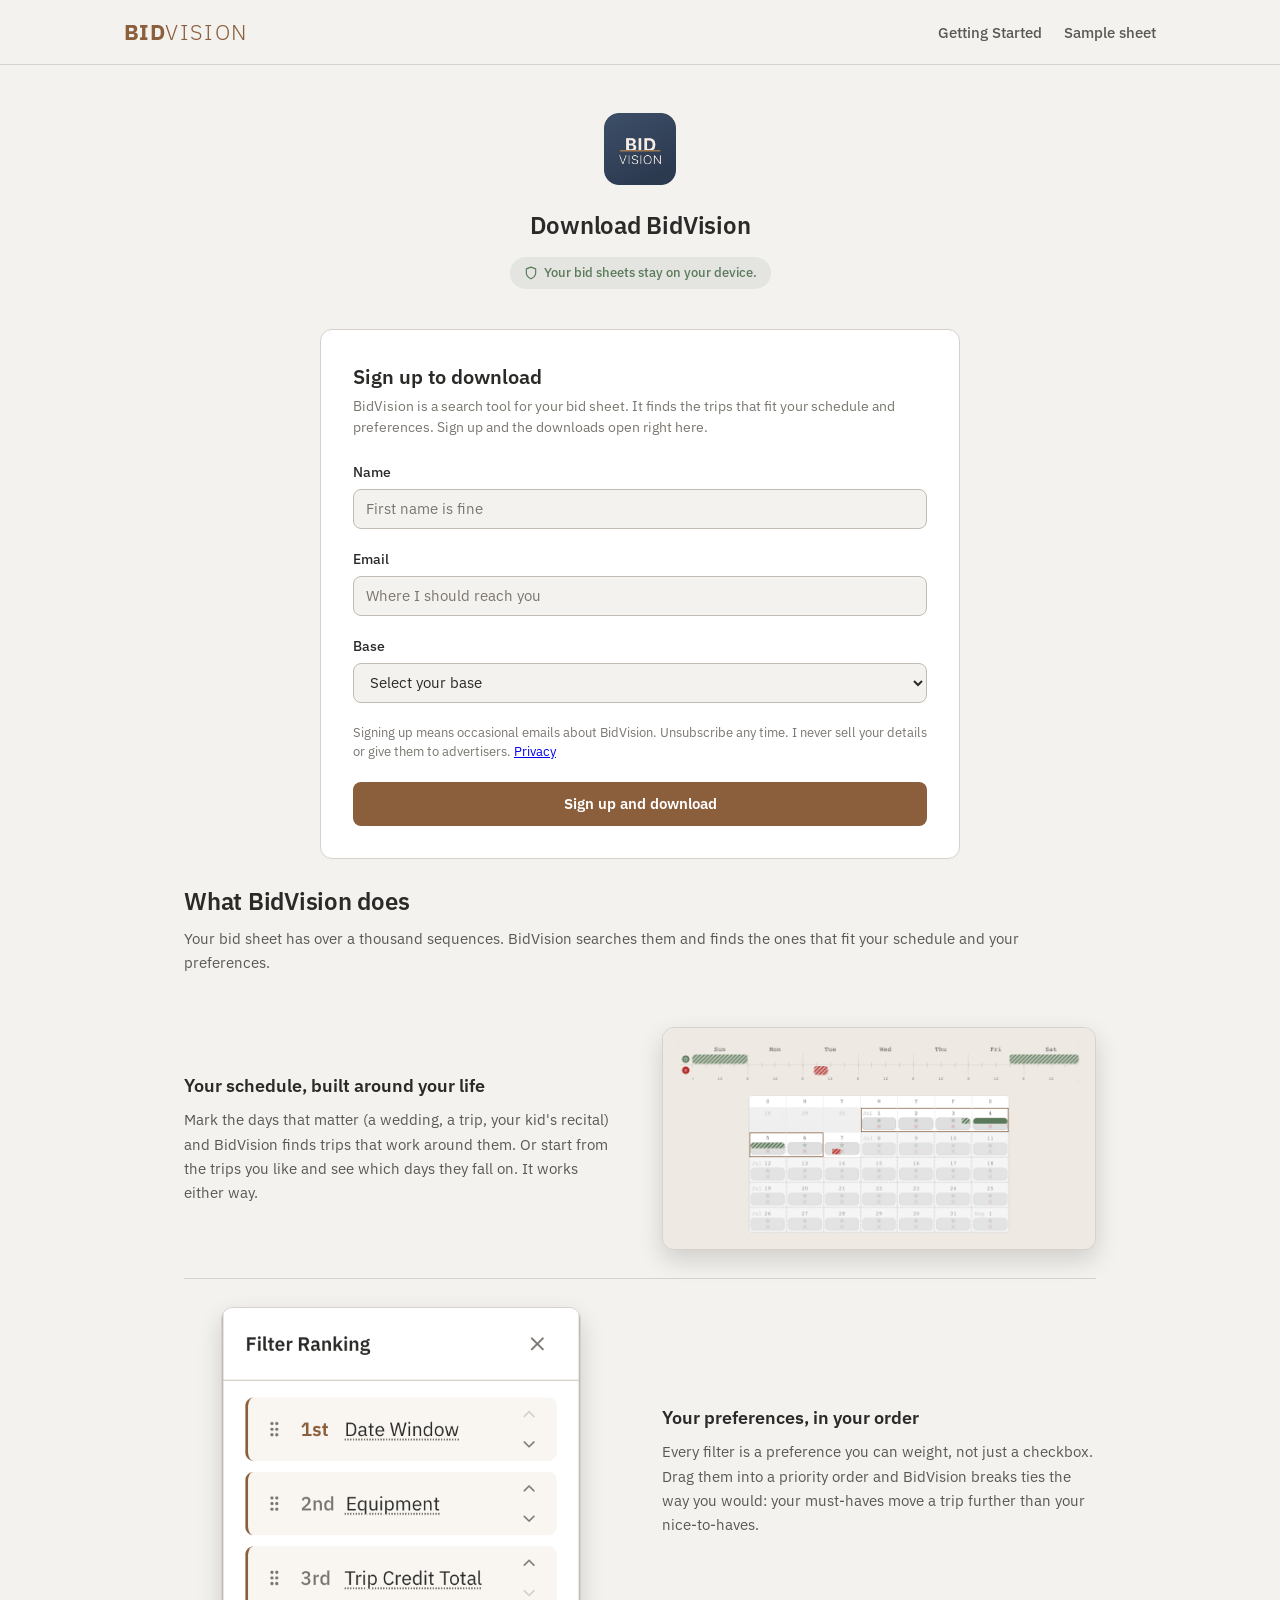
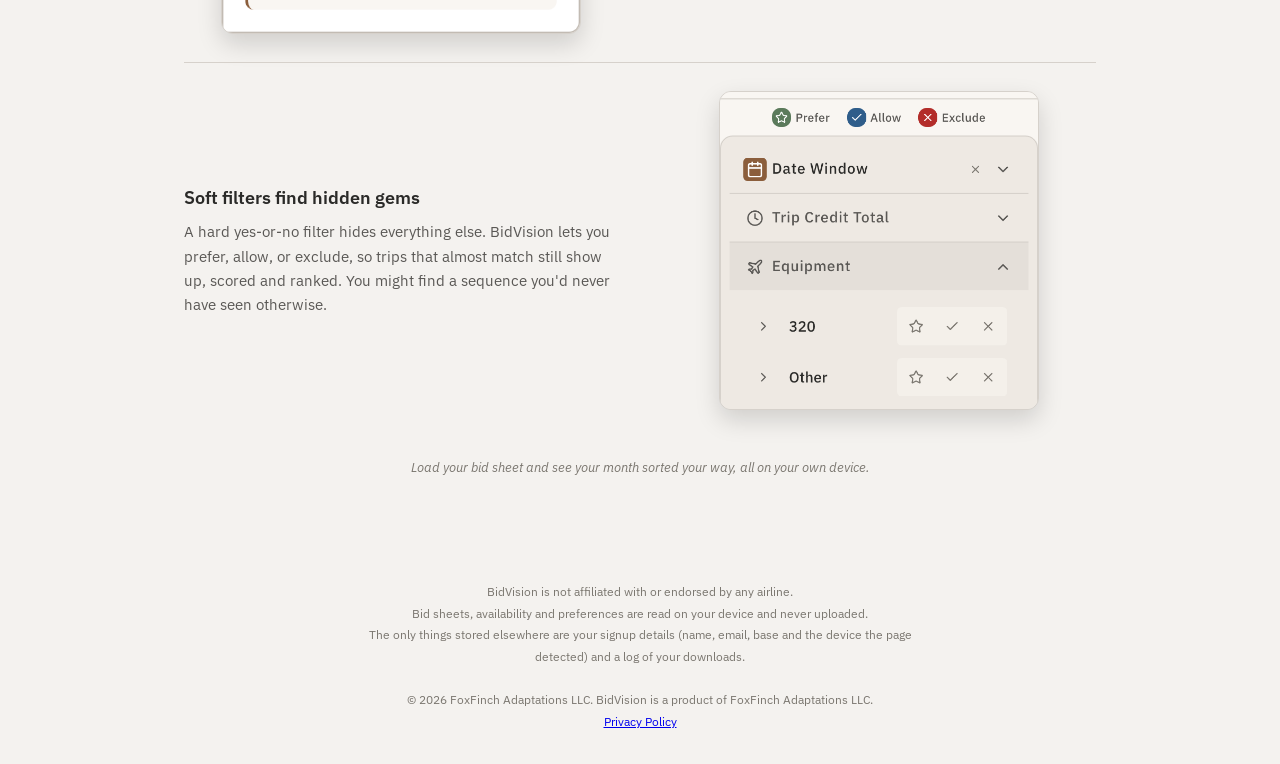
==== commit 8ce4d182: "site: reopen downloads for 0.2.0-b10 behind a signup Signing up (name, email, base; platform detecte" ====
--- a/beta/index.html
+++ b/beta/index.html
@@ -3,7 +3,7 @@
 <head>
   <meta charset="UTF-8">
   <meta name="viewport" content="width=device-width, initial-scale=1.0">
-  <title>Keep me posted | BidVision</title>
+  <title>Download BidVision</title>
   <link rel="icon" href="/favicon.ico" sizes="any">
   <link rel="icon" type="image/png" href="/favicon.png">
   <link rel="apple-touch-icon" href="/apple-touch-icon.png">
@@ -42,7 +42,7 @@
     <!-- Hero -->
     <header class="hero">
       <img src="assets/icon.png" alt="BidVision" class="hero-icon">
-      <h1 class="hero-title">The BidVision beta has wrapped up.</h1>
+      <h1 class="hero-title">Download BidVision</h1>
       <span class="privacy-badge">
         <svg viewBox="0 0 24 24" fill="none" stroke="currentColor" stroke-width="2" stroke-linecap="round" stroke-linejoin="round"><path d="M12 22s8-4 8-10V5l-8-3-8 3v7c0 6 8 10 8 10z"/></svg>
         Your bid sheets stay on your device.
@@ -52,8 +52,8 @@
     <!-- State: Registration Form -->
     <div id="state-register" class="state">
       <div class="card">
-        <h2 class="card-title">Keep me posted</h2>
-        <p class="card-subtitle">The beta has wrapped up and there's nothing to download right now. Leave your details and I'll write if there's ever something new worth trying.</p>
+        <h2 class="card-title">Sign up to download</h2>
+        <p class="card-subtitle">BidVision is a search tool for your bid sheet. It finds the trips that fit your schedule and preferences. Sign up and the downloads open right here.</p>
 
         <form id="register-form">
           <div class="form-group">
@@ -83,117 +83,21 @@
             </select>
           </div>
 
-          <div class="form-group">
-            <label class="form-label">Platform</label>
-            <div class="radio-group">
-              <div class="radio-option">
-                <input type="radio" name="platform" id="plat-mac-arm" value="macOS (Apple Silicon)" required>
-                <label for="plat-mac-arm">Mac (Apple Silicon)</label>
-              </div>
-              <div class="radio-option">
-                <input type="radio" name="platform" id="plat-mac-intel" value="macOS (Intel)">
-                <label for="plat-mac-intel">Mac (Intel)</label>
-              </div>
-              <div class="radio-option">
-                <input type="radio" name="platform" id="plat-windows" value="Windows">
-                <label for="plat-windows">Windows</label>
-              </div>
-              <div class="radio-option">
-                <input type="radio" name="platform" id="plat-linux" value="Linux / ChromeOS">
-                <label for="plat-linux">Linux / Chromebook</label>
-              </div>
-              <div class="radio-option">
-                <input type="radio" name="platform" id="plat-android" value="Android">
-                <label for="plat-android">Android</label>
-              </div>
-              <div class="radio-option">
-                <input type="radio" name="platform" id="plat-ios" value="iPhone / iPad">
-                <label for="plat-ios">iPhone / iPad</label>
-              </div>
-            </div>
-            <p style="font-size: 0.8125rem; color: var(--text-muted); margin-top: 8px;">
-              <strong>Not sure which Mac?</strong> &#63743; menu &rarr; About This Mac. M1/M2/M3/M4 = Apple Silicon. Anything else = Intel.
-            </p>
-          </div>
-
-          <div class="form-group">
-            <label class="form-label" for="reg-phone">Phone <span class="optional">(optional)</span></label>
-            <input type="tel" id="reg-phone" class="form-input" autocomplete="tel" placeholder="For group chat updates">
-          </div>
-
-          <div class="form-group">
-            <div class="checkbox-group">
-              <input type="checkbox" id="reg-sms">
-              <label for="reg-sms">Add me to the beta group chat (iMessage, standard messaging rates apply)</label>
-            </div>
-          </div>
-
           <p style="font-size: 0.8125rem; color: var(--text-muted); margin-bottom: 20px;">
-            Name, email and base are all that's kept, only so I can write you. They won't be shared.
+            Signing up means occasional emails about BidVision. Unsubscribe any time. I never sell your details or give them to advertisers. <a href="/privacy/">Privacy</a>
           </p>
 
-          <button type="submit" class="btn btn-primary" id="register-btn">Add me to the list</button>
+          <button type="submit" class="btn btn-primary" id="register-btn">Sign up and download</button>
           <p id="register-error" class="error-text"></p>
         </form>
       </div>
-
-      <button class="toggle-link" id="show-code-entry" hidden>Already have a code?</button>
     </div>
 
-    <!-- State: Registered (waiting for code) -->
-    <div id="state-registered" class="state">
-      <div class="card">
-        <div class="message">
-          <div class="message-icon">&#9993;</div>
-          <p class="message-title" id="registered-title">You're on the list!</p>
-          <p class="message-text" id="registered-text">Check your email (and spam folder) for your access code.</p>
-        </div>
-
-        <div class="code-entry-inline">
-          <h3 style="font-size: 0.9375rem; font-weight: 600; margin-bottom: 12px;">Enter your access code</h3>
-          <form id="code-form-registered">
-            <div class="form-group" style="margin-bottom: 12px;">
-              <input type="text" class="form-input code-input" placeholder="e.g. BID-XXXX" autocomplete="off" spellcheck="false" style="text-transform: uppercase; letter-spacing: 0.05em;">
-            </div>
-            <button type="submit" class="btn btn-primary">Unlock Downloads</button>
-            <p class="error-text code-error"></p>
-          </form>
-        </div>
-      </div>
-    </div>
-
-    <!-- State: Code Entry (returning user / shared code) -->
-    <div id="state-code" class="state">
-      <div class="card">
-        <h2 class="card-title">Welcome back</h2>
-        <p class="card-subtitle">Enter your email and access code to unlock downloads.</p>
-
-        <form id="code-form-direct">
-          <div class="form-group">
-            <label class="form-label" for="code-email">Email</label>
-            <input type="email" id="code-email" class="form-input" required autocomplete="email" placeholder="The email you registered with">
-          </div>
-          <div class="form-group">
-            <label class="form-label" for="code-direct">Access Code</label>
-            <input type="text" id="code-direct" class="form-input code-input" required placeholder="e.g. BID-XXXX" autocomplete="off" spellcheck="false" style="text-transform: uppercase; letter-spacing: 0.05em;">
-          </div>
-          <button type="submit" class="btn btn-primary">Unlock Downloads</button>
-          <p id="code-direct-error" class="error-text"></p>
-        </form>
-      </div>
-
-      <button class="toggle-link" id="show-register">New here? Register instead</button>
-    </div>
-
-    <!-- State: Authenticated (downloads) -->
+    <!-- State: Downloads (unlocked by signing up) -->
     <div id="state-downloads" class="state">
       <div class="card">
-        <h2 class="card-title">You're in.</h2>
-        <p class="card-subtitle">Pick the device you'll run BidVision on.</p>
-
-        <div class="platform-note">
-          <strong>Best on desktop and tablet</strong> &mdash; that's where there's room for your whole ranked list at a glance. It runs on your phone too, but that's where we most want your read: it's new, and we're deciding how far to take it. If you try it on a phone, tell us &mdash; is it worth having, and what's essential to see on a small screen?
-        </div>
+        <h2 class="card-title" id="downloads-title">Here's BidVision.</h2>
+        <p class="card-subtitle">Pick the device you'll run it on. This version (0.2.0-b10) works until November 20, 2027.</p>
 
         <h3 class="dl-section-head">On your computer</h3>
 
@@ -202,7 +106,7 @@
             <span class="platform-icon">&#63743;</span>
             <span class="platform-info">
               <span class="platform-name">macOS (Apple Silicon)</span>
-              <span class="platform-detail">M1, M2, M3, M4 Macs &mdash; 2020 or newer</span>
+              <span class="platform-detail">M1, M2, M3, M4 Macs, 2020 or newer</span>
             </span>
           </a>
           <a href="#" class="download-btn" id="dl-mac-intel" data-platform="mac-intel">
@@ -220,27 +124,11 @@
               <span class="platform-detail">Windows 10 or later</span>
             </span>
           </a>
-
-          <a href="#" class="download-btn" id="dl-linux" data-platform="linux">
-            <span class="platform-icon">&#128039;</span>
-            <span class="platform-info">
-              <span class="platform-name">Linux / Chromebook (amd64)</span>
-              <span class="platform-detail">Debian/Ubuntu .deb &mdash; most Intel/AMD PCs &amp; Chromebooks (Crostini)</span>
-            </span>
-          </a>
-
-          <a href="#" class="download-btn" id="dl-linux-arm64" data-platform="linux-arm64">
-            <span class="platform-icon">&#128039;</span>
-            <span class="platform-info">
-              <span class="platform-name">Linux / Chromebook (arm64)</span>
-              <span class="platform-detail">For ARM machines &mdash; e.g. ARM Chromebooks (Lenovo Duet)</span>
-            </span>
-          </a>
         </div>
 
         <div class="smartscreen-warning" style="margin-top: 12px; padding: 14px 16px; background: rgba(201, 138, 0, 0.08); border: 1px solid rgba(201, 138, 0, 0.25); border-radius: 8px; font-size: 0.8125rem; line-height: 1.6; display: none;">
           <strong style="color: var(--text-primary);">&#9888; Windows SmartScreen may show a warning.</strong>
-          <span style="color: var(--text-secondary);">Click <strong>More info</strong>, then <strong>Run anyway</strong>. This is normal for new apps without an extended trust history. You only need to do this once.</span>
+          <span style="color: var(--text-secondary);">Click <strong>More info</strong>, then <strong>Run anyway</strong>. This is normal for new apps without a long trust history. You only need to do this once.</span>
         </div>
 
         <div class="mac-help">
@@ -255,43 +143,37 @@
           </div>
         </div>
 
-        <div class="linux-help">
-          <button class="toggle-link" id="linux-help-toggle" style="margin-top: 0; font-size: 0.8125rem;">Not sure which Linux build &mdash; amd64 or arm64?</button>
-          <div id="linux-help-content" class="collapsible-content" style="margin-top: 8px; text-align: left;">
-            <p><strong>If you're unsure, choose amd64.</strong> It's the right one for almost every laptop, desktop, and Chromebook &mdash; anything with an <strong>Intel or AMD</strong> chip.</p>
-            <p>Choose <strong>arm64</strong> only if you have an <strong>ARM</strong> device &mdash; for example a Lenovo Duet or another ARM-based Chromebook.</p>
-            <p style="color: var(--text-muted);">To be sure, open a terminal (on a Chromebook, the Linux terminal) and run <code>uname -m</code>: <code>x86_64</code> means <strong>amd64</strong>; <code>aarch64</code> means <strong>arm64</strong>.</p>
-          </div>
-        </div>
+        <p class="platform-note" id="no-build-linux" style="display:none; margin-top: 12px;">
+          <strong>There's no Linux or Chromebook version.</strong> BidVision runs on Mac, Windows and Android.
+        </p>
 
         <h3 class="dl-section-head">On your phone or tablet</h3>
-        <p class="mobile-hint" id="mobile-hint" style="display:none;">You're on a phone or tablet &mdash; here's how to install.</p>
-
-        <!-- Android — sideload APK (b8 published; direct download). -->
+
         <div class="mobile-platform">
           <a href="#" class="download-btn" id="dl-android" data-platform="android">
             <span class="platform-icon">&#129302;</span>
             <span class="platform-info">
               <span class="platform-name">Android phone &amp; tablet</span>
-              <span class="platform-detail">Installs from a file (.apk) &mdash; not on the Play Store during beta</span>
-            </span>
-          </a>
-        </div>
-
-        <!-- iPhone / iPad — public TestFlight link (build 8 approved for external testing 2026-06-13) -->
+              <span class="platform-detail">Installs from a file (.apk), not from the Play Store</span>
+            </span>
+          </a>
+        </div>
+
         <div class="mobile-platform">
-          <a href="https://testflight.apple.com/join/Nv4ajVHu" class="download-btn" id="dl-ios" data-platform="ios" target="_blank" rel="noopener">
-            <span class="platform-icon">&#63743;</span>
-            <span class="platform-info">
-              <span class="platform-name">iPhone &amp; iPad</span>
-              <span class="platform-detail">Through Apple&rsquo;s free TestFlight app &mdash; open this on the device you&rsquo;ll use</span>
-            </span>
-          </a>
-          <div class="ios-invite" style="margin-top: 12px;">
-            <p>iOS runs through Apple&rsquo;s free <strong>TestFlight</strong> app. Tap the button above <strong>on your iPhone or iPad</strong> to join &mdash; no invite to wait for.</p>
-            <p class="ios-invite-note">Opening the link on a different device installs BidVision there, not on your iPad &mdash; so tap it on the device you actually want it on. Full step-by-step is in the install guide below.</p>
-          </div>
-        </div>
+          <div class="ios-invite">
+            <p><strong>iPhone &amp; iPad:</strong> not available right now.</p>
+          </div>
+          <p class="platform-note" id="no-build-ios" style="display:none; margin-top: 12px;">
+            You're on an iPhone or iPad, which BidVision doesn't run on right now. It does run on a Mac, a Windows PC or an Android device.
+          </p>
+        </div>
+
+        <p style="font-size: 0.8125rem; color: var(--text-muted); margin-top: 18px;">
+          Getting your bid sheet: on Jetnet, open <a href="https://jetnet.aa.com/sites/inflight/SitePageModern/335174/current-archive-bid-sheets" target="_blank" rel="noopener">PBS Bid Packets</a> (sign in if asked), open your base's Sequences for the month, then Download original file. <a href="/start">More in Getting Started</a>.
+        </p>
+        <p style="font-size: 0.8125rem; color: var(--text-muted); margin-top: 8px;">
+          Each download is logged against your email, with the time, device and version, so I know what got installed. <a href="/privacy/">Privacy</a>
+        </p>
       </div>
 
       <!-- Install instructions -->
@@ -300,47 +182,32 @@
           <button class="collapsible-toggle" id="install-toggle" type="button">
             <span class="install-toggle-text">
               <span class="install-toggle-title">First-time install instructions</span>
-              <span class="install-toggle-sub">New here, or the app won't open? Step-by-step for Mac, Windows, Linux, iPhone &amp; Android.</span>
+              <span class="install-toggle-sub">New here, or the app won't open? Step by step for Mac, Windows and Android.</span>
             </span>
             <span class="arrow">&#9654;</span>
           </button>
           <div class="collapsible-content" id="install-content">
             <h4>macOS</h4>
-            <p>BidVision is signed and notarized by Apple, so it opens like a normal app &mdash; no scary warnings.</p>
+            <p>BidVision is signed and notarized by Apple, so it opens like a normal app.</p>
             <ol>
               <li>Unzip the downloaded file, then drag <strong>BidVision</strong> into your <strong>Applications</strong> folder.</li>
-              <li>Double-click <strong>BidVision</strong>. The first time, macOS may ask <em>&ldquo;BidVision was downloaded from the Internet &mdash; are you sure you want to open it?&rdquo;</em> &mdash; click <strong>Open</strong>. That's it.</li>
+              <li>Double-click <strong>BidVision</strong>. The first time, macOS may ask whether you're sure you want to open an app downloaded from the Internet. Click <strong>Open</strong>. That's it.</li>
             </ol>
-            <p>If macOS ever says it &ldquo;can't be opened&rdquo;: open the <strong>Apple menu &rarr; System Settings &rarr; Privacy &amp; Security</strong>, scroll to the bottom, click <strong>Open Anyway</strong>, then confirm with your password. <em>(On macOS Sequoia the old right-click &rarr; Open trick no longer works &mdash; this is the new path.)</em></p>
+            <p>If macOS ever says it &ldquo;can't be opened&rdquo;: open the <strong>Apple menu &rarr; System Settings &rarr; Privacy &amp; Security</strong>, scroll to the bottom, click <strong>Open Anyway</strong>, then confirm with your password. <em>(On macOS Sequoia the old right-click &rarr; Open trick no longer works, so this is the path now.)</em></p>
 
             <h4>Windows</h4>
             <ol>
               <li>Run the downloaded installer (<strong>.exe</strong>).</li>
-              <li>If <strong>SmartScreen</strong> shows &ldquo;Windows protected your PC,&rdquo; click <strong>More info</strong>, then <strong>Run anyway</strong>. This appears because the app is new &mdash; it's <strong>not</strong> a virus warning.</li>
-              <li>Follow the installer; BidVision opens when it finishes, and lives in your Start Menu from then on.</li>
+              <li>If <strong>SmartScreen</strong> shows &ldquo;Windows protected your PC,&rdquo; click <strong>More info</strong>, then <strong>Run anyway</strong>. This appears because the app is new. It's <strong>not</strong> a virus warning.</li>
+              <li>Follow the installer. BidVision opens when it finishes, and lives in your Start Menu from then on.</li>
             </ol>
             <p>No <strong>Run anyway</strong> button? Right-click the <strong>.exe</strong> &rarr; <strong>Properties</strong> &rarr; check <strong>Unblock</strong> &rarr; <strong>OK</strong>, then run it again.</p>
-
-            <h4>Linux / Chromebook</h4>
-            <ol>
-              <li><strong>Chromebook only:</strong> turn on Linux first &mdash; <strong>Settings &rarr; About ChromeOS &rarr; Developers &rarr; Linux development environment &rarr; Set up</strong> (one-time, a couple of minutes), then move the <code>.deb</code> into your <strong>Linux files</strong> folder.</li>
-              <li>Double-click the <strong>.deb</strong> and choose <strong>Install</strong> &mdash; or in a terminal run <code>sudo apt install ./BidVision*.deb</code>.</li>
-              <li>Launch BidVision from your app launcher.</li>
-            </ol>
-
-            <h4>iPhone &amp; iPad (TestFlight)</h4>
-            <ol>
-              <li>On the iPhone or iPad you'll use, install the free <strong>TestFlight</strong> app from the App Store.</li>
-              <li><em>On that same device,</em> tap the <strong>iPhone &amp; iPad</strong> button in the &ldquo;On your phone or tablet&rdquo; section above (or open <a href="https://testflight.apple.com/join/Nv4ajVHu" target="_blank" rel="noopener">testflight.apple.com/join/Nv4ajVHu</a>). Tapping it on a different device installs BidVision <em>there</em> &mdash; so use the one you want it on.</li>
-              <li>TestFlight opens to BidVision &mdash; tap <strong>Accept</strong>, then <strong>Install</strong>.</li>
-              <li>Open BidVision from your home screen. New versions arrive through TestFlight &mdash; tap <strong>Update</strong> when prompted.</li>
-            </ol>
 
             <h4>Android</h4>
             <ol>
               <li>Tap <strong>Android phone &amp; tablet</strong> above to download the <code>.apk</code> file.</li>
-              <li>Open the downloaded file &mdash; from the download notification, or your <strong>Files / Downloads</strong> app.</li>
-              <li>Android will ask permission to install from this source &mdash; tap <strong>Settings</strong>, turn on <strong>Allow from this source</strong>, then go back. <em>(On Android&nbsp;15 this is granted per-app &mdash; allow it for the app you downloaded with, usually your browser or Files app.)</em></li>
+              <li>Open the downloaded file, from the download notification or your <strong>Files / Downloads</strong> app.</li>
+              <li>Android will ask permission to install from this source. Tap <strong>Settings</strong>, turn on <strong>Allow from this source</strong>, then go back. <em>(On Android&nbsp;15 this is granted per app: allow it for the app you downloaded with, usually your browser or Files app.)</em></li>
               <li>Tap <strong>Install</strong>, then <strong>Open</strong>.</li>
               <li>To update later, download the new <code>.apk</code> and install it over the top.</li>
             </ol>
@@ -348,43 +215,23 @@
         </div>
       </div>
 
-      <!-- Feedback -->
-      <div class="card">
-        <h2 class="card-title">Found something?</h2>
-        <p class="card-subtitle">Bugs, confusion, or ideas &mdash; we want to hear it all.</p>
-        <div class="feedback-links">
-          <a href="https://docs.google.com/forms/d/e/1FAIpQLSdBkgz7FIurBAd6s-l1DTJyvy3z2lsgqbXn7fsNNdzw9eWoYQ/viewform" target="_blank" class="feedback-link">
-            &#128221; Report an issue
-          </a>
-        </div>
-      </div>
-
-      <p class="version-info">
-        Bookmark this page &mdash; updates will appear here.
-      </p>
-    </div>
-
-    <!-- State: Expired -->
-    <div id="state-expired" class="state">
-      <div class="card">
-        <div class="message">
-          <div class="message-icon">&#128587;</div>
-          <p class="message-title">The beta period has ended.</p>
-          <p class="message-text">Thanks for testing BidVision.</p>
-        </div>
+      <!-- Feedback: one line, no form -->
+      <div class="card">
+        <h2 class="card-title">Tell me how it went</h2>
+        <p class="card-subtitle">A quick note to <a href="mailto:hello@bidvision.app">hello@bidvision.app</a> helps a lot: did it install, did your bid sheet load, did it find trips that fit, was it useful? Even a one-word answer helps.</p>
       </div>
     </div>
 
     <!-- Why BidVision (marketing — below the sign-up + downloads) -->
     <section class="why-section">
-      <h2 class="why-title">What BidVision did</h2>
-      <p class="why-lead">Your bid sheet has over a thousand sequences. From April to October 2026, a small group of crew used BidVision to find the ones that actually fit their lives.</p>
+      <h2 class="why-title">What BidVision does</h2>
+      <p class="why-lead">Your bid sheet has over a thousand sequences. BidVision searches them and finds the ones that fit your schedule and your preferences.</p>
 
       <div class="why-features">
         <div class="why-feature">
           <div class="why-feature-text">
             <h3>Your schedule, built around your life</h3>
-            <p>You marked the days that mattered (a wedding, a trip, your kid's recital) and BidVision found trips that worked around them. Or you prioritized the trips you liked and saw which days they fell on. It worked either way.</p>
+            <p>Mark the days that matter (a wedding, a trip, your kid's recital) and BidVision finds trips that work around them. Or start from the trips you like and see which days they fall on. It works either way.</p>
           </div>
           <div class="why-feature-media">
             <img class="shot" src="/img/availability.png" alt="Availability: a weekly template plus a calendar of can-work and can't-work windows" loading="lazy">
@@ -394,7 +241,7 @@
         <div class="why-feature flip">
           <div class="why-feature-text">
             <h3>Your preferences, in your order</h3>
-            <p>Every filter was a preference you could weight, not just a checkbox. You dragged them into a priority order and BidVision broke ties the way you would: your must-haves moved a trip further than your nice-to-haves.</p>
+            <p>Every filter is a preference you can weight, not just a checkbox. Drag them into a priority order and BidVision breaks ties the way you would: your must-haves move a trip further than your nice-to-haves.</p>
           </div>
           <div class="why-feature-media">
             <img class="shot" src="/img/filter-ranking.png" alt="Filter Ranking: active filters dragged into priority order" loading="lazy" style="max-width: 360px;">
@@ -403,8 +250,8 @@
 
         <div class="why-feature">
           <div class="why-feature-text">
-            <h3>Soft filters found hidden gems</h3>
-            <p>A hard yes-or-no filter hides everything else. BidVision let you prefer, allow, or exclude, so trips that almost matched still showed up, scored and ranked. You might have found a sequence you'd never have seen otherwise.</p>
+            <h3>Soft filters find hidden gems</h3>
+            <p>A hard yes-or-no filter hides everything else. BidVision lets you prefer, allow, or exclude, so trips that almost match still show up, scored and ranked. You might find a sequence you'd never have seen otherwise.</p>
           </div>
           <div class="why-feature-media">
             <img class="shot" src="/img/preferences.png" alt="Prefer, Allow, and Exclude controls on a filter" loading="lazy" style="max-width: 320px;">
@@ -412,7 +259,7 @@
         </div>
       </div>
 
-      <p class="why-bottom">BidVision was a pre-bid research tool: something to explore your options with before the bidding window opened. If there's ever something new worth trying, I'll write.</p>
+      <p class="why-bottom">Load your bid sheet and see your month sorted your way, all on your own device.</p>
     </section>
 
   </div>
@@ -421,7 +268,7 @@
   <footer class="footer">
     BidVision is not affiliated with or endorsed by any airline.<br>
     Bid sheets, availability and preferences are read on your device and never uploaded.<br>
-    The only things stored elsewhere are the name, email and base you typed into the signup form.<br>
+    The only things stored elsewhere are your signup details (name, email, base and the device the page detected) and a log of your downloads.<br>
     <br>
     &copy; 2026 FoxFinch Adaptations LLC. BidVision is a product of FoxFinch Adaptations LLC.<br>
     <a href="/privacy/">Privacy Policy</a>
